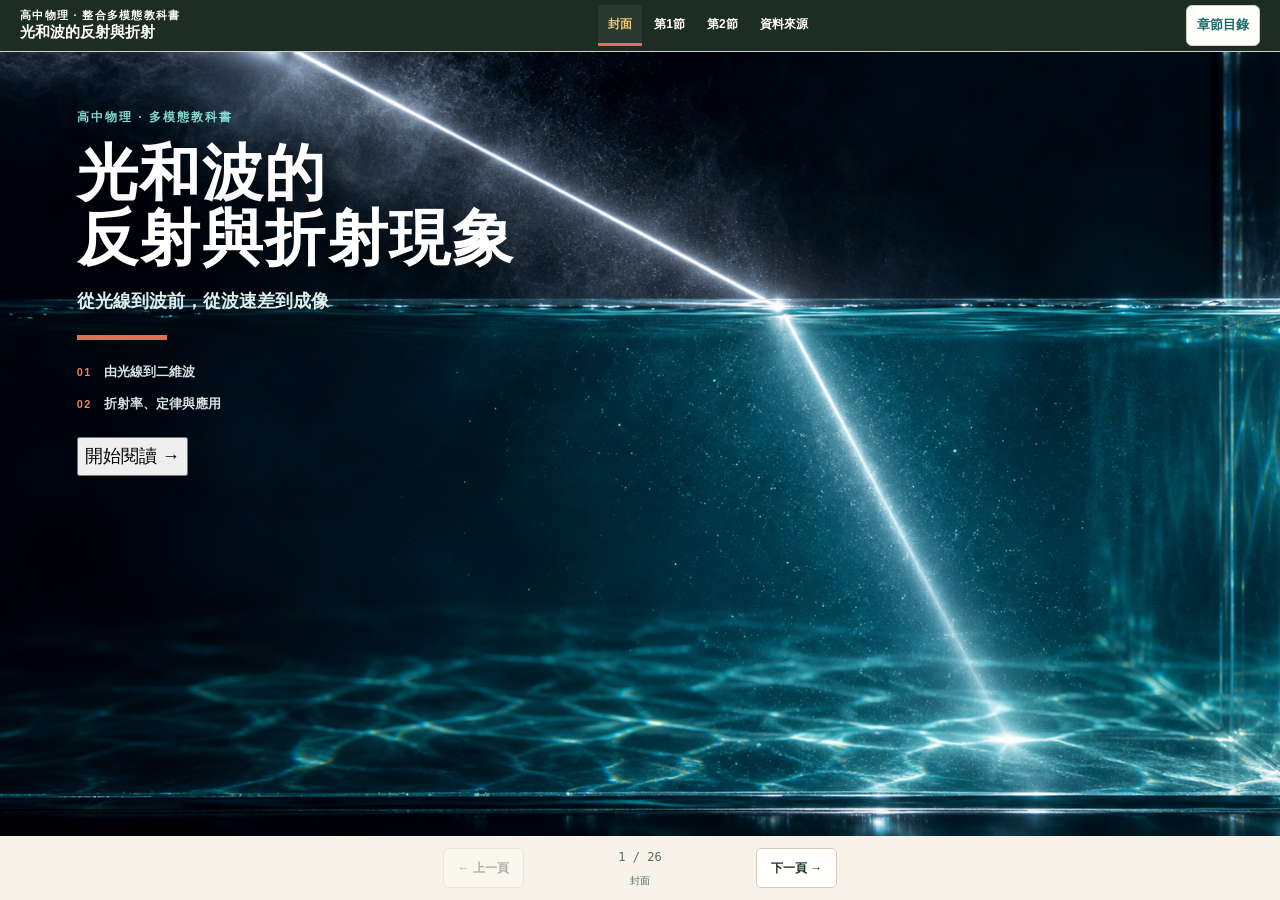
==== 網站/index.html @ c18515c2 "發布教學網站，個人01–10備課資料留在本機" ====
<!doctype html>
<html lang="zh-Hant"><head><meta charset="utf-8"><meta name="viewport" content="width=device-width,initial-scale=1"><title>光和波的反射與折射現象</title><link rel="stylesheet" href="assets/book-reference.css?v=forest-4"><link rel="stylesheet" href="assets/model-ui.css?v=forest-4"><link rel="stylesheet" href="assets/extension.css?v=forest-4"><link rel="stylesheet" href="assets/guided-layout.css?v=forest-4"><link rel="stylesheet" href="assets/screen-book.css?v=forest-4"><link rel="icon" href="[data-uri]"><link rel="stylesheet" href="assets/template-content.css?v=forest-4"><script src="assets/template-bridge.js?v=forest-4" defer></script></head><body data-mode="book"><script src="assets/data.js?v=forest-4"></script><script src="assets/photos.js?v=forest-4"></script><script src="assets/physics.js?v=forest-4"></script><script src="assets/reflection.js?v=forest-4"></script><script src="assets/simulations.js?v=forest-4"></script><script src="assets/lesson-layout.js?v=forest-4"></script><script src="assets/screen-book.js?v=forest-4"></script><script src="assets/app.js?v=forest-4"></script></body></html>
---- 網站/assets/book-reference.css ----
:root{
  --paper:#f6f2e9;--paper-2:#fffdf8;--ink:#18252b;--muted:#64736f;--navy:#0b1727;
  --teal:#167c78;--teal-soft:#dcefeb;--coral:#e16f50;--blue:#2b7fc1;--gold:#c98c2f;--line:#cbd8d3;
  --header:68px;--footer:58px
}
*{box-sizing:border-box}.sr-only{position:absolute!important;width:1px!important;height:1px!important;padding:0!important;margin:-1px!important;overflow:hidden!important;clip:rect(0,0,0,0)!important;white-space:nowrap!important;border:0!important}
html,body{margin:0;height:100%;overflow:hidden}
body{font-family:ui-sans-serif,system-ui,-apple-system,"PingFang TC","Microsoft JhengHei",sans-serif;background:var(--paper);color:var(--ink);font-size:17px;line-height:1.78}
button{font:inherit}.skip-link{position:fixed;top:-60px;left:12px;background:#fff;color:#000;padding:9px 13px;z-index:100}.skip-link:focus{top:8px}
.book-header{height:var(--header);display:grid;grid-template-columns:205px 1fr auto;align-items:center;background:var(--paper-2);border-bottom:1px solid var(--line);padding:0 22px;position:relative;z-index:10}.book-brand{line-height:1.15}.book-brand span{display:block;color:var(--teal);font-weight:850;font-size:.68rem;letter-spacing:.12em}.book-brand b{font-family:ui-serif,"Songti TC","Noto Serif TC",serif;font-size:.95rem}.page-tabs{display:flex;justify-content:center;gap:2px}.page-tabs button{border:0;background:transparent;padding:9px 12px;color:#63736f;font-weight:750;font-size:.78rem;border-bottom:3px solid transparent;cursor:pointer}.page-tabs button:hover{color:var(--teal)}.page-tabs button.is-active{color:var(--navy);border-color:var(--coral)}.header-actions{display:flex;gap:6px}.header-actions button{border:1px solid var(--line);background:#fff;border-radius:6px;padding:7px 9px;font-weight:760;font-size:.7rem;color:var(--ink)}
#book-main{height:calc(100% - var(--header) - var(--footer));overflow:hidden;position:relative}.book-page{height:100%;overflow:auto;padding:clamp(30px,4vw,58px) max(5vw,46px) 70px;position:relative;background:linear-gradient(90deg,#ffffff68 0,#ffffff18 52%,transparent 100%),var(--paper)}.book-page[hidden]{display:none}.book-page.is-active{animation:pageIn .3s ease}@keyframes pageIn{from{opacity:.3;transform:translateY(10px)}to{opacity:1;transform:none}}
.cover-placeholder:not([hidden]){display:block!important;background:#fff}.page-number{position:absolute;right:4.5vw;top:26px;font:800 clamp(4rem,9vw,9rem)/1 ui-serif,Georgia,serif;color:#0b17270a;pointer-events:none}
.chapter-head{max-width:1220px;margin:0 auto 30px;border-bottom:1px solid var(--line);padding-bottom:22px}.chapter-head.compact{margin-bottom:24px}.chapter-kicker{margin:0 0 8px;color:var(--teal);font-weight:900;font-size:.77rem;letter-spacing:.1em}.chapter-head h1{margin:0;font:800 clamp(2.25rem,4.3vw,4.5rem)/1.16 ui-serif,"Songti TC","Noto Serif TC",serif;color:var(--navy);letter-spacing:.01em}.chapter-head.compact h1{font-size:clamp(2rem,3.6vw,3.8rem)}.chapter-deck{font-family:ui-serif,"Songti TC","Noto Serif TC",serif;font-size:clamp(1rem,1.45vw,1.3rem);line-height:1.75;color:#53615e;max-width:940px;margin:18px 0 0}
.reading-grid{max-width:1420px;margin:auto;display:grid;grid-template-columns:minmax(410px,.78fr) minmax(580px,1.22fr);gap:clamp(34px,5vw,78px);align-items:start}.reading-grid.reverse{grid-template-columns:minmax(560px,1.15fr) minmax(410px,.85fr)}.prose-column{font-family:ui-serif,"Songti TC","Noto Serif TC",serif;max-width:760px}.prose-column h2{font-family:ui-sans-serif,system-ui,sans-serif;font-size:1.22rem;line-height:1.45;margin:1.6em 0 .6em;color:var(--navy)}.prose-column h2:first-child{margin-top:0}.prose-column h2 span{display:inline-grid;place-items:center;width:28px;height:28px;border-radius:50%;background:var(--teal);color:white;margin-right:8px;font-size:.75rem;vertical-align:2px}.prose-column p{margin:.75em 0;text-align:justify}.prose-column strong{color:#0b6864}.socratic-note{font-family:ui-sans-serif,system-ui,sans-serif;margin:24px 0;padding:13px 0 13px 17px;border-left:4px solid var(--teal);background:linear-gradient(90deg,var(--teal-soft),transparent 92%)}.socratic-note.coral{border-color:var(--coral);background:linear-gradient(90deg,#f8e5df,transparent 92%)}.socratic-note span{display:block;color:var(--teal);font-size:.7rem;font-weight:900;letter-spacing:.12em}.socratic-note.coral span{color:#a94d36}.socratic-note p{margin:3px 0 0;text-align:left;font-family:ui-serif,"Songti TC",serif;font-weight:700}
.multimodal-figure{margin:0;background:var(--paper-2);border-top:7px solid var(--navy);box-shadow:0 15px 40px #0b172710;position:sticky;top:0}.figure-label{background:var(--navy);color:#fff;padding:7px 14px;font-size:.72rem;font-weight:850;letter-spacing:.08em}.multimodal-figure>canvas{display:block;width:100%;height:auto;background:#edf4f1}.figure-controls{display:flex;flex-wrap:wrap;gap:5px;padding:9px 12px;background:#e8eeeb;border-top:1px solid var(--line)}.figure-controls button{border:1px solid #adc3bd;background:#fff;border-radius:5px;padding:6px 9px;color:var(--ink);font-weight:800;font-size:.7rem;cursor:pointer}.figure-controls button:hover,.figure-controls button:focus-visible{border-color:var(--teal);background:var(--teal-soft)}figcaption{padding:13px 16px 16px;color:#52635f;font-family:ui-serif,"Songti TC",serif;font-size:.78rem;line-height:1.65;border-top:1px solid var(--line)}figcaption b{color:var(--ink)}.page-summary,.scope-note{max-width:1420px;margin:35px auto 0;padding:17px 20px;border-top:2px solid var(--coral);border-bottom:1px solid var(--line);display:grid;grid-template-columns:210px 1fr;gap:22px;align-items:baseline;background:#fff9f2}.page-summary b,.scope-note b{font-family:ui-sans-serif,system-ui,sans-serif;color:#a75039}.page-summary p,.scope-note p{margin:0;font-family:ui-serif,"Songti TC",serif}
.comparison-figure{position:sticky;top:0}.comparison-figure canvas{max-height:66vh;object-fit:contain}.water-reading-layout{max-width:1420px;margin:auto;display:grid;grid-template-columns:minmax(410px,.8fr) minmax(610px,1.2fr);gap:clamp(32px,4.5vw,68px);align-items:start}.water-prose{max-width:none}.water-figure{position:sticky;top:0}.water-stage{height:min(44vh,490px);min-height:330px;position:relative;background:#06192a;overflow:hidden}.water-3d-host,.water-stage>canvas{position:absolute;inset:0;width:100%;height:100%}.water-3d-host canvas{display:block;width:100%!important;height:100%!important;background:#001133}.water-stage>canvas{object-fit:fill}.probe-canvas{height:145px!important;object-fit:fill}.water-controls button:nth-last-child(-n+2){border-color:#7facaa}.amplitude-readout{padding:10px 14px;background:#edf6f4;display:flex;align-items:baseline;gap:12px;border-top:1px solid var(--line);font-size:.78rem}.amplitude-readout b{color:var(--teal)}.scope-note{grid-template-columns:minmax(300px,.55fr) 1fr;background:#eef6f4;border-top-color:var(--teal)}.scope-note b{color:#0d625e}
.synthesis-strip{max-width:1340px;margin:0 auto 32px;display:grid;grid-template-columns:1fr 46px 1fr 46px 1fr;align-items:center}.synthesis-strip article{border-top:5px solid var(--teal);padding:17px 20px;background:#fff;min-height:140px}.synthesis-strip span{display:block;color:var(--coral);font-weight:850;font-size:.72rem}.synthesis-strip b{display:block;font:800 1.1rem/1.4 ui-serif,"Songti TC",serif;margin:5px 0}.synthesis-strip p{margin:0;color:var(--muted);font-size:.82rem}.synthesis-strip i{text-align:center;color:var(--coral);font-style:normal;font-size:1.8rem}.closing-grid{max-width:1420px;margin:auto;display:grid;grid-template-columns:minmax(380px,.72fr) minmax(580px,1.28fr);gap:clamp(34px,5vw,72px)}.closing-prose{font-family:ui-serif,"Songti TC",serif}.closing-prose h2{font:800 1.5rem/1.4 ui-sans-serif,system-ui,sans-serif;color:var(--navy)}.closing-prose dl{margin:0}.closing-prose dl div{border-top:1px solid var(--line);padding:12px 0}.closing-prose dt{font-weight:900;color:var(--teal)}.closing-prose dd{margin:4px 0 0;color:#465955}.closing-paragraph{border-top:2px solid var(--coral);padding-top:16px}
.page4-interference-map{max-width:1340px;margin:0 auto 32px}.map-intro{margin:0 0 10px;color:var(--teal);font-weight:900;font-size:.8rem;letter-spacing:.04em}.map-pair{display:grid;grid-template-columns:1fr 1fr;gap:16px}.map-pair article{background:#fff;border:1px solid var(--line);border-top:7px solid;padding:17px 21px}.map-constructive{border-top-color:var(--teal)!important}.map-destructive{border-top-color:var(--coral)!important}.map-pair span{display:block;color:var(--muted);font-weight:900;font-size:.72rem;letter-spacing:.08em}.map-pair h2{margin:4px 0;font:850 1.08rem/1.35 ui-sans-serif,system-ui,sans-serif}.map-pair strong{display:block;font:900 1.45rem/1.3 ui-serif,"Songti TC",serif;color:var(--navy)}.map-pair p{margin:5px 0 0;font-family:ui-serif,"Songti TC",serif}.map-constructive p{color:#0c6662}.map-destructive p{color:#a94f3a}.map-to-lines{margin-top:10px;background:var(--navy);color:#fff;padding:14px 18px;text-align:center}.map-key-terms{display:flex;justify-content:center;align-items:center;gap:18px;font:900 1.22rem/1.35 ui-sans-serif,system-ui,sans-serif}.map-key-terms span{color:#fff;opacity:.72}.map-key-constructive{color:#8bd2ca}.map-key-destructive{color:#ff9a83}.map-to-lines p{margin:6px 0 0;color:#dcefeb;font:500 .74rem/1.45 ui-serif,"Songti TC",serif}.book-energy-boundary{margin:9px 0 0;background:#fff7e8;border-left:5px solid var(--gold);padding:9px 13px;color:#594b32;font-size:.78rem}.book-energy-boundary b{color:#8c6015}
.exam-box{background:#fff;border-top:7px solid var(--navy);box-shadow:0 15px 40px #0b172710}.exam-head{padding:17px 22px;background:var(--navy);color:#fff;display:grid;grid-template-columns:1fr auto;position:relative}.exam-head p{grid-column:1/-1;margin:0;color:#8bd2ca;font-size:.7rem;font-weight:850;letter-spacing:.1em}.exam-head h2{margin:2px 0 0;font:800 1.6rem/1.2 ui-serif,"Songti TC",serif}.exam-head span{align-self:end;font-size:.72rem}.exam-box form{padding:5px 22px 22px}.exam-box fieldset{border:0;border-bottom:1px solid var(--line);padding:18px 0;margin:0}.exam-box legend{font-family:ui-serif,"Songti TC",serif;font-weight:800;line-height:1.6;padding:0}.exam-box legend b{display:inline-grid;place-items:center;width:28px;height:28px;border-radius:50%;background:var(--coral);color:#fff;font-family:ui-sans-serif,system-ui,sans-serif;margin-right:6px}.exam-box label{display:block;padding:7px 9px;margin:3px 0;border-radius:5px;font-size:.82rem;line-height:1.45;cursor:pointer}.exam-box label:hover{background:#f2f6f4}.exam-box input{accent-color:var(--teal);margin-right:8px}.answer-panel{display:none;margin-top:9px;padding:10px 12px;background:#eef6f4;border-left:4px solid var(--teal);font-size:.78rem}.answer-panel.is-visible{display:block}.answer-panel.is-wrong{background:#fff1ec;border-color:var(--coral)}.check-answers{margin-top:15px;border:0;background:var(--teal);color:#fff;border-radius:6px;padding:9px 16px;font-weight:850;cursor:pointer}
.book-footer{height:var(--footer);background:var(--paper-2);border-top:1px solid var(--line);display:grid;grid-template-columns:auto minmax(240px,450px) auto;justify-content:center;align-items:center;gap:22px;padding:8px 20px}.book-footer button{border:1px solid var(--line);background:#fff;border-radius:5px;padding:6px 12px;font-weight:800;color:var(--ink)}.book-footer button:disabled{opacity:.35}.book-footer>div{display:flex;align-items:center;gap:12px}.book-footer span{min-width:84px;text-align:right;font-size:.72rem;color:var(--muted);font-weight:750}.book-footer i{display:block;width:100%;height:4px;background:#dce5e1;overflow:hidden}.book-footer i b{display:block;height:100%;width:20%;background:var(--coral);transition:width .25s ease}
@media(max-width:1120px){.book-header{grid-template-columns:170px 1fr}.header-actions{display:none}.reading-grid,.reading-grid.reverse,.water-reading-layout,.closing-grid{grid-template-columns:1fr}.multimodal-figure,.comparison-figure,.water-figure{position:relative}.prose-column{max-width:none}.page-tabs button{padding-left:7px;padding-right:7px}.page-tabs button{font-size:0}.page-tabs button:before{content:attr(data-page-go);font-size:.75rem}.synthesis-strip{grid-template-columns:1fr}.synthesis-strip i{transform:rotate(90deg)}.water-stage{height:430px}}
@media(max-width:700px){:root{--header:58px;--footer:52px}.book-header{grid-template-columns:1fr auto;padding:0 12px}.page-tabs{justify-content:flex-end}.page-tabs button{padding:8px}.book-page{padding:26px 18px 58px}.chapter-head h1,.chapter-head.compact h1{font-size:2.25rem}.chapter-deck{font-size:1rem}.reading-grid,.water-reading-layout{display:block}.multimodal-figure{margin:24px 0}.page-summary,.scope-note{grid-template-columns:1fr;gap:4px}.water-stage{height:310px;min-height:260px}.probe-canvas{height:115px!important}.book-footer{grid-template-columns:auto 1fr auto;gap:8px;padding:7px 10px}.book-footer span{display:none}.book-footer>div{gap:0}.closing-grid{display:block}.exam-box{margin-top:28px}.map-pair{grid-template-columns:1fr}.map-key-terms{flex-direction:column;gap:2px}.map-key-terms span{display:none}}
@media(prefers-reduced-motion:reduce){*,*:before,*:after{animation:none!important;transition:none!important}}
@media print{
  @page{size:A4 portrait;margin:12mm}
  html,body{height:auto;overflow:visible;background:#fff;font-size:9pt}.book-header,.book-footer{display:none!important}#book-main{height:auto;overflow:visible}.book-page,.book-page[hidden]{display:block!important;height:auto;overflow:visible;padding:8mm 5mm 12mm;background:#fff;break-after:page}.cover-placeholder{min-height:260mm}.page-number{top:5mm}.chapter-head h1,.chapter-head.compact h1{font-size:25pt}.chapter-deck{font-size:11pt}.reading-grid,.reading-grid.reverse,.water-reading-layout,.closing-grid{display:grid;grid-template-columns:1fr 1fr;gap:8mm}.multimodal-figure,.comparison-figure,.water-figure{position:relative;box-shadow:none;break-inside:avoid}.water-stage{height:75mm;min-height:0}.probe-canvas{height:30mm!important}.figure-controls,.header-actions{display:none}.socratic-note,.page-summary,.scope-note,.synthesis-strip,.page4-interference-map,.exam-box{break-inside:avoid}.synthesis-strip{grid-template-columns:1fr 7mm 1fr 7mm 1fr}.answer-panel{display:block!important}.check-answers{display:none}
}


    :root{--paper:#f6f2e9;--paper-2:#fffdf8;--ink:#18252b;--muted:#64736f;--navy:#0b1727;--teal:#167c78;--teal-soft:#dcefeb;--coral:#e16f50;--blue:#2b7fc1;--gold:#c98c2f;--line:#cbd8d3;--header:68px;--footer:58px}
    *{box-sizing:border-box}.sr-only{position:absolute!important;width:1px!important;height:1px!important;padding:0!important;margin:-1px!important;overflow:hidden!important;clip:rect(0,0,0,0)!important;white-space:nowrap!important;border:0!important}html,body{margin:0;height:100%;overflow:hidden}body{font-family:ui-sans-serif,system-ui,-apple-system,"PingFang TC","Microsoft JhengHei",sans-serif;background:var(--paper);color:var(--ink);font-size:17px;line-height:1.78}button{font:inherit}.skip-link{position:fixed;top:-60px;left:12px;background:#fff;color:#000;padding:9px 13px;z-index:100}.skip-link:focus{top:8px}
    .book-header{height:var(--header);display:grid;grid-template-columns:205px 1fr auto;align-items:center;background:var(--paper-2);border-bottom:1px solid var(--line);padding:0 22px;position:relative;z-index:10}.book-brand{line-height:1.15}.book-brand span{display:block;color:var(--teal);font-weight:850;font-size:.68rem;letter-spacing:.12em}.book-brand b{font-family:ui-serif,"Songti TC","Noto Serif TC",serif;font-size:.95rem}.page-tabs{display:flex;justify-content:center;gap:2px}.page-tabs button{border:0;background:transparent;padding:9px 12px;color:#63736f;font-weight:750;font-size:.78rem;border-bottom:3px solid transparent;cursor:pointer}.page-tabs button:hover{color:var(--teal)}.page-tabs button.is-active{color:var(--navy);border-color:var(--coral)}.header-actions{display:flex;gap:6px}.header-actions button{border:1px solid var(--line);background:#fff;border-radius:6px;padding:7px 9px;font-weight:760;font-size:.7rem;color:var(--ink)}
    #book-main{height:calc(100% - var(--header) - var(--footer));overflow:hidden;position:relative}.book-page{height:100%;overflow:auto;padding:clamp(30px,4vw,58px) max(5vw,46px) 70px;position:relative;background:linear-gradient(90deg,#ffffff68 0,#ffffff18 52%,transparent 100%),var(--paper)}.book-page[hidden]{display:none}.book-page.is-active{animation:pageIn .3s ease}@keyframes pageIn{from{opacity:.3;transform:translateY(10px)}to{opacity:1;transform:none}}.cover-placeholder:not([hidden]){display:block!important;background:#fff}.page-number{position:absolute;right:4.5vw;top:26px;font:800 clamp(4rem,9vw,9rem)/1 ui-serif,Georgia,serif;color:#0b17270a;pointer-events:none}
    .chapter-head{max-width:1220px;margin:0 auto 30px;border-bottom:1px solid var(--line);padding-bottom:22px}.chapter-head.compact{margin-bottom:24px}.chapter-kicker{margin:0 0 8px;color:var(--teal);font-weight:900;font-size:.77rem;letter-spacing:.1em}.chapter-head h1{margin:0;font:800 clamp(2.25rem,4.3vw,4.5rem)/1.16 ui-serif,"Songti TC","Noto Serif TC",serif;color:var(--navy);letter-spacing:.01em}.chapter-head.compact h1{font-size:clamp(2rem,3.6vw,3.8rem)}.chapter-deck{font-family:ui-serif,"Songti TC","Noto Serif TC",serif;font-size:clamp(1rem,1.45vw,1.3rem);line-height:1.75;color:#53615e;max-width:980px;margin:18px 0 0}
    .reading-grid{max-width:1420px;margin:auto;display:grid;grid-template-columns:minmax(420px,.82fr) minmax(560px,1.18fr);gap:clamp(34px,5vw,72px);align-items:start}.reading-grid.reverse{grid-template-columns:minmax(570px,1.15fr) minmax(420px,.85fr)}.prose-column{font-family:ui-serif,"Songti TC","Noto Serif TC",serif;max-width:780px}.prose-column h2{font-family:ui-sans-serif,system-ui,sans-serif;font-size:1.22rem;line-height:1.45;margin:1.6em 0 .6em;color:var(--navy)}.prose-column h2:first-child{margin-top:0}.prose-column h2 span{display:inline-grid;place-items:center;width:28px;height:28px;border-radius:50%;background:var(--teal);color:white;margin-right:8px;font-size:.75rem;vertical-align:2px}.prose-column p{margin:.75em 0;text-align:justify}.prose-column strong{color:#0b6864}.term{color:#b64d37;font-weight:900}.socratic-note{font-family:ui-sans-serif,system-ui,sans-serif;margin:24px 0;padding:13px 0 13px 17px;border-left:4px solid var(--teal);background:linear-gradient(90deg,var(--teal-soft),transparent 92%)}.socratic-note.coral{border-color:var(--coral);background:linear-gradient(90deg,#f8e5df,transparent 92%)}.socratic-note span{display:block;color:var(--teal);font-size:.7rem;font-weight:900;letter-spacing:.12em}.socratic-note.coral span{color:#a94d36}.socratic-note p{margin:3px 0 0;text-align:left;font-family:ui-serif,"Songti TC",serif;font-weight:700}
    .multimodal-figure{margin:0;background:var(--paper-2);border-top:7px solid var(--navy);box-shadow:0 15px 40px #0b172710;position:sticky;top:0}.figure-label{background:var(--navy);color:#fff;padding:7px 14px;font-size:.72rem;font-weight:850;letter-spacing:.08em}.multimodal-figure>canvas{display:block;width:100%;height:auto;background:#edf4f1}.figure-controls{display:flex;flex-wrap:wrap;gap:5px;padding:9px 12px;background:#e8eeeb;border-top:1px solid var(--line)}.figure-controls button{border:1px solid #adc3bd;background:#fff;border-radius:5px;padding:6px 9px;color:var(--ink);font-weight:800;font-size:.7rem;cursor:pointer}.figure-controls button:hover,.figure-controls button:focus-visible{border-color:var(--teal);background:var(--teal-soft)}figcaption{padding:13px 16px 16px;color:#52635f;font-family:ui-serif,"Songti TC",serif;font-size:.78rem;line-height:1.65;border-top:1px solid var(--line)}figcaption b{color:var(--ink)}figcaption a,.sources a{color:#0d6d67}.page-summary{max-width:1420px;margin:35px auto 0;padding:17px 20px;border-top:2px solid var(--coral);border-bottom:1px solid var(--line);display:grid;grid-template-columns:210px 1fr;gap:22px;align-items:baseline;background:#fff9f2}.page-summary b{font-family:ui-sans-serif,system-ui,sans-serif;color:#a75039}.page-summary p{margin:0;font-family:ui-serif,"Songti TC",serif}
    .real-setup-figure{position:relative}.real-photo-grid{display:grid;grid-template-columns:1.3fr .7fr;gap:8px;padding:10px;background:#fff}.real-photo-grid figure{margin:0;border:1px solid var(--line);background:#f0f1ed}.real-photo-grid img{display:block;width:100%;height:min(28vh,260px);object-fit:cover}.real-photo-grid figure:last-child img{object-position:center}.real-photo-grid figcaption{padding:7px 9px;font-size:.65rem}.apparatus-order{margin:0 12px 8px;padding:9px 12px;text-align:center;background:var(--teal-soft);color:#0d625e;font-weight:900;font-size:.84rem}.parameter-row{display:flex;flex-wrap:wrap;gap:6px;padding:0 12px 10px}.parameter-row span{border:1px solid #b6cbc5;background:#fff;padding:4px 8px;border-radius:3px;color:#355c56;font-size:.68rem;font-weight:850}.setup-position-figure{max-width:1160px;margin:30px auto 0;position:relative}.setup-position-figure>img{display:block;width:100%;height:auto;background:#f7faf8}.safety-note{margin:18px 0;padding:10px 13px;background:#fff5e5;border-left:5px solid var(--gold);color:#5f4b2b;font-family:ui-sans-serif,system-ui,sans-serif;font-size:.82rem}.safety-note b{color:#845b19}
    .red-photo img{display:block;width:100%;height:min(45vh,430px);object-fit:cover;object-position:center 56%;background:#17201f}.observation-list{margin:16px 0;padding:0;list-style:none}.observation-list li{position:relative;padding:8px 8px 8px 31px;border-bottom:1px solid var(--line);font-family:ui-serif,"Songti TC",serif}.observation-list li:before{content:"";position:absolute;left:8px;top:19px;width:9px;height:9px;border-radius:50%;background:var(--coral)}
    .concept-figure-stack{display:grid;gap:18px}.concept-figure-stack .multimodal-figure{position:relative}.concept-figure-stack canvas{max-height:42vh;object-fit:contain}.definition-pair{display:grid;grid-template-columns:1fr 1fr;gap:12px;margin:21px 0}.definition-pair article{padding:14px 16px;background:#fff;border:1px solid var(--line);border-top:6px solid var(--teal)}.definition-pair article:last-child{border-top-color:var(--coral)}.definition-pair h3{margin:0;font:900 1.08rem/1.4 ui-sans-serif,system-ui,sans-serif;color:var(--navy)}.definition-pair p{margin:6px 0 0;font-family:ui-serif,"Songti TC",serif;text-align:justify}.model-note{padding:12px 15px;background:#eaf2f8;border-left:5px solid #4a83aa;font-family:ui-serif,"Songti TC",serif;font-size:.87rem}.model-note b{color:#315f7d}
    .compare-table{width:100%;border-collapse:collapse;margin:0 0 22px;font-family:ui-serif,"Songti TC",serif;font-size:.89rem}.compare-table th,.compare-table td{border:1px solid var(--line);padding:9px 12px;text-align:left;vertical-align:top}.compare-table th{background:var(--navy);color:#fff;font-family:ui-sans-serif,system-ui,sans-serif}.compare-table td:first-child{background:var(--teal-soft);color:#0d625e;font-weight:900}.closing-grid{max-width:1420px;margin:auto;display:grid;grid-template-columns:minmax(410px,.74fr) minmax(600px,1.26fr);gap:clamp(34px,5vw,72px)}.closing-prose{font-family:ui-serif,"Songti TC",serif}.closing-prose h2{font:800 1.35rem/1.45 ui-sans-serif,system-ui,sans-serif;color:var(--navy);margin:1.4em 0 .55em}.closing-prose h2:first-child{margin-top:0}.closing-paragraph{border-top:2px solid var(--coral);padding-top:16px}.exam-box{background:#fff;border-top:7px solid var(--navy);box-shadow:0 15px 40px #0b172710}.exam-head{padding:17px 22px;background:var(--navy);color:#fff;display:grid;grid-template-columns:1fr auto;position:relative}.exam-head p{grid-column:1/-1;margin:0;color:#8bd2ca;font-size:.7rem;font-weight:850;letter-spacing:.1em}.exam-head h2{margin:2px 0 0;font:800 1.6rem/1.2 ui-serif,"Songti TC",serif}.exam-head span{align-self:end;font-size:.72rem}.exam-box form{padding:5px 22px 18px}.exam-box fieldset{border:0;border-bottom:1px solid var(--line);padding:17px 0;margin:0}.exam-box legend{font-family:ui-serif,"Songti TC",serif;font-weight:800;line-height:1.6;padding:0}.exam-box legend b{display:inline-grid;place-items:center;width:28px;height:28px;border-radius:50%;background:var(--coral);color:#fff;font-family:ui-sans-serif,system-ui,sans-serif;margin-right:6px}.exam-box label{display:block;padding:7px 9px;margin:3px 0;border-radius:5px;font-size:.82rem;line-height:1.45;cursor:pointer}.exam-box label:hover{background:#f2f6f4}.exam-box input{accent-color:var(--teal);margin-right:8px}.answer-panel{display:none;margin-top:9px;padding:10px 12px;background:#eef6f4;border-left:4px solid var(--teal);font-size:.78rem}.answer-panel.is-visible{display:block}.answer-panel.is-wrong{background:#fff1ec;border-color:var(--coral)}.check-answers{margin-top:15px;border:0;background:var(--teal);color:#fff;border-radius:6px;padding:9px 16px;font-weight:850;cursor:pointer}.sources{max-width:1420px;margin:25px auto 0;padding-top:11px;border-top:1px solid var(--line);font-size:.68rem;color:#64736f}.sources h2{margin:0 0 5px;font-size:.83rem;color:var(--ink)}.sources li{margin:.35em 0}.book-footer{height:var(--footer);background:var(--paper-2);border-top:1px solid var(--line);display:grid;grid-template-columns:auto minmax(240px,450px) auto;justify-content:center;align-items:center;gap:22px;padding:8px 20px}.book-footer button{border:1px solid var(--line);background:#fff;border-radius:5px;padding:6px 12px;font-weight:800;color:var(--ink)}.book-footer button:disabled{opacity:.35}.book-footer>div{display:flex;align-items:center;gap:12px}.book-footer span{min-width:84px;text-align:right;font-size:.72rem;color:var(--muted);font-weight:750}.book-footer i{display:block;width:100%;height:4px;background:#dce5e1;overflow:hidden}.book-footer i b{display:block;height:100%;width:20%;background:var(--coral);transition:width .25s ease}
    @media(max-width:1120px){.book-header{grid-template-columns:170px 1fr}.header-actions{display:none}.reading-grid,.reading-grid.reverse,.closing-grid{grid-template-columns:1fr}.multimodal-figure{position:relative}.prose-column{max-width:none}.page-tabs button{padding-left:7px;padding-right:7px;font-size:0}.page-tabs button:before{content:attr(data-page-go);font-size:.75rem}.real-photo-grid img{height:260px}}
    @media(max-width:700px){:root{--header:58px;--footer:52px}.book-header{grid-template-columns:1fr auto;padding:0 12px}.page-tabs{justify-content:flex-end}.page-tabs button{padding:8px}.book-page{padding:26px 18px 58px}.chapter-head h1,.chapter-head.compact h1{font-size:2.25rem}.chapter-deck{font-size:1rem}.reading-grid{display:block}.multimodal-figure{margin:24px 0}.page-summary{grid-template-columns:1fr;gap:4px}.real-photo-grid,.definition-pair{grid-template-columns:1fr}.real-photo-grid img{height:auto;max-height:300px}.book-footer{grid-template-columns:auto 1fr auto;gap:8px;padding:7px 10px}.book-footer span{display:none}.book-footer>div{gap:0}.closing-grid{display:block}.exam-box{margin-top:28px}}
    @media(prefers-reduced-motion:reduce){*,*:before,*:after{animation:none!important;transition:none!important}}
    @media print{@page{size:A4 portrait;margin:12mm}html,body{height:auto;overflow:visible;background:#fff;font-size:9pt}.book-header,.book-footer{display:none!important}#book-main{height:auto;overflow:visible}.book-page,.book-page[hidden]{display:block!important;height:auto;overflow:visible;padding:8mm 5mm 12mm;background:#fff;break-after:page}.cover-placeholder{min-height:260mm}.page-number{top:5mm}.chapter-head h1,.chapter-head.compact h1{font-size:25pt}.chapter-deck{font-size:11pt}.reading-grid,.reading-grid.reverse,.closing-grid{display:grid;grid-template-columns:1fr 1fr;gap:8mm}.multimodal-figure{position:relative;box-shadow:none;break-inside:avoid}.figure-controls,.header-actions{display:none}.socratic-note,.page-summary,.definition-pair,.exam-box,.real-photo-grid{break-inside:avoid}.answer-panel{display:block!important}.check-answers{display:none}}
  

    :root{--paper:#f6f2e9;--paper-2:#fffdf8;--ink:#18252b;--muted:#64736f;--navy:#0b1727;--teal:#167c78;--teal-soft:#dcefeb;--coral:#e16f50;--blue:#2b7fc1;--gold:#c98c2f;--line:#cbd8d3;--header:68px;--footer:58px}
    *{box-sizing:border-box}.sr-only{position:absolute!important;width:1px!important;height:1px!important;padding:0!important;margin:-1px!important;overflow:hidden!important;clip:rect(0,0,0,0)!important;white-space:nowrap!important;border:0!important}html,body{margin:0;height:100%;overflow:hidden}body{font-family:ui-sans-serif,system-ui,-apple-system,"PingFang TC","Microsoft JhengHei",sans-serif;background:var(--paper);color:var(--ink);font-size:17px;line-height:1.78}button{font:inherit}.skip-link{position:fixed;top:-60px;left:12px;background:#fff;color:#000;padding:9px 13px;z-index:100}.skip-link:focus{top:8px}
    .book-header{height:var(--header);display:grid;grid-template-columns:205px 1fr auto;align-items:center;background:var(--paper-2);border-bottom:1px solid var(--line);padding:0 22px;position:relative;z-index:10}.book-brand{line-height:1.15}.book-brand span{display:block;color:var(--teal);font-weight:850;font-size:.68rem;letter-spacing:.12em}.book-brand b{font-family:ui-serif,"Songti TC","Noto Serif TC",serif;font-size:.95rem}.page-tabs{display:flex;justify-content:center;gap:2px}.page-tabs button{border:0;background:transparent;padding:9px 12px;color:#63736f;font-weight:750;font-size:.78rem;border-bottom:3px solid transparent;cursor:pointer}.page-tabs button:hover{color:var(--teal)}.page-tabs button.is-active{color:var(--navy);border-color:var(--coral)}.header-actions{display:flex;gap:6px}.header-actions button{border:1px solid var(--line);background:#fff;border-radius:6px;padding:7px 9px;font-weight:760;font-size:.7rem;color:var(--ink)}
    #book-main{height:calc(100% - var(--header) - var(--footer));overflow:hidden;position:relative}.book-page{height:100%;overflow:auto;padding:clamp(30px,4vw,58px) max(5vw,46px) 70px;position:relative;background:linear-gradient(90deg,#ffffff68 0,#ffffff18 52%,transparent 100%),var(--paper)}.book-page[hidden]{display:none}.book-page.is-active{animation:pageIn .3s ease}@keyframes pageIn{from{opacity:.3;transform:translateY(10px)}to{opacity:1;transform:none}}.cover-placeholder:not([hidden]){display:block!important;background:#fff}.page-number{position:absolute;right:4.5vw;top:26px;font:800 clamp(4rem,9vw,9rem)/1 ui-serif,Georgia,serif;color:#0b17270a;pointer-events:none}
    .chapter-head{max-width:1220px;margin:0 auto 30px;border-bottom:1px solid var(--line);padding-bottom:22px}.chapter-head.compact{margin-bottom:24px}.chapter-kicker{margin:0 0 8px;color:var(--teal);font-weight:900;font-size:.77rem;letter-spacing:.1em}.chapter-head h1{margin:0;font:800 clamp(2.25rem,4.3vw,4.5rem)/1.16 ui-serif,"Songti TC","Noto Serif TC",serif;color:var(--navy);letter-spacing:.01em}.chapter-head.compact h1{font-size:clamp(2rem,3.6vw,3.8rem)}.chapter-deck{font-family:ui-serif,"Songti TC","Noto Serif TC",serif;font-size:clamp(1rem,1.45vw,1.3rem);line-height:1.75;color:#53615e;max-width:1040px;margin:18px 0 0}
    .reading-grid{max-width:1420px;margin:auto;display:grid;grid-template-columns:minmax(420px,.82fr) minmax(560px,1.18fr);gap:clamp(34px,5vw,72px);align-items:start}.reading-grid.reverse{grid-template-columns:minmax(570px,1.15fr) minmax(420px,.85fr)}.prose-column{font-family:ui-serif,"Songti TC","Noto Serif TC",serif;max-width:790px}.prose-column h2{font-family:ui-sans-serif,system-ui,sans-serif;font-size:1.22rem;line-height:1.45;margin:1.6em 0 .6em;color:var(--navy)}.prose-column h2:first-child{margin-top:0}.prose-column h2 span{display:inline-grid;place-items:center;width:28px;height:28px;border-radius:50%;background:var(--teal);color:white;margin-right:8px;font-size:.75rem;vertical-align:2px}.prose-column p{margin:.75em 0;text-align:justify}.prose-column strong{color:#0b6864}.term{color:#b64d37;font-weight:900}.socratic-note{font-family:ui-sans-serif,system-ui,sans-serif;margin:24px 0;padding:13px 0 13px 17px;border-left:4px solid var(--teal);background:linear-gradient(90deg,var(--teal-soft),transparent 92%)}.socratic-note.coral{border-color:var(--coral);background:linear-gradient(90deg,#f8e5df,transparent 92%)}.socratic-note span{display:block;color:var(--teal);font-size:.7rem;font-weight:900;letter-spacing:.12em}.socratic-note.coral span{color:#a94d36}.socratic-note p{margin:3px 0 0;text-align:left;font-family:ui-serif,"Songti TC",serif;font-weight:700}
    .multimodal-figure{margin:0;background:var(--paper-2);border-top:7px solid var(--navy);box-shadow:0 15px 40px #0b172710;position:sticky;top:0}.figure-label{background:var(--navy);color:#fff;padding:7px 14px;font-size:.72rem;font-weight:850;letter-spacing:.08em}.multimodal-figure>canvas{display:block;width:100%;height:auto;background:#edf4f1}.figure-controls{display:flex;flex-wrap:wrap;gap:5px;padding:9px 12px;background:#e8eeeb;border-top:1px solid var(--line)}.figure-controls button{border:1px solid #adc3bd;background:#fff;border-radius:5px;padding:6px 9px;color:var(--ink);font-weight:800;font-size:.7rem;cursor:pointer}.figure-controls button:hover,.figure-controls button:focus-visible{border-color:var(--teal);background:var(--teal-soft)}.figure-controls button.is-active{background:var(--teal);border-color:var(--teal);color:#fff}figcaption{padding:13px 16px 16px;color:#52635f;font-family:ui-serif,"Songti TC",serif;font-size:.78rem;line-height:1.65;border-top:1px solid var(--line)}figcaption b{color:var(--ink)}figcaption a,.sources a{color:#0d6d67}
    .real-photo-grid{display:grid;grid-template-columns:1.28fr .72fr;gap:8px;padding:10px;background:#fff}.real-photo-grid figure{margin:0;border:1px solid var(--line);background:#f0f1ed}.real-photo-grid img{display:block;width:100%;height:min(29vh,270px);object-fit:cover}.real-photo-grid figure:last-child img{object-fit:contain;background:#f3f2ed}.real-photo-grid figcaption{padding:7px 9px;font-size:.65rem}.apparatus-order{margin:0 12px 8px;padding:9px 12px;text-align:center;background:var(--teal-soft);color:#0d625e;font-weight:900;font-size:.84rem}.parameter-row{display:flex;flex-wrap:wrap;gap:6px;padding:0 12px 10px}.parameter-row span{border:1px solid #b6cbc5;background:#fff;padding:4px 8px;border-radius:3px;color:#355c56;font-size:.68rem;font-weight:850}.setup-position-figure{max-width:1160px;margin:30px auto 0;position:relative}.setup-position-figure>img{display:block;width:100%;height:auto;background:#f7faf8}.safety-note{margin:18px 0;padding:10px 13px;background:#fff5e5;border-left:5px solid var(--gold);color:#5f4b2b;font-family:ui-sans-serif,system-ui,sans-serif;font-size:.82rem}.safety-note b{color:#845b19}
    .diffraction-photo img{display:block;width:100%;height:min(39vh,360px);object-fit:contain;background:#06100f}.observation-list{margin:16px 0;padding:0;list-style:none}.observation-list li{position:relative;padding:8px 8px 8px 31px;border-bottom:1px solid var(--line);font-family:ui-serif,"Songti TC",serif}.observation-list li:before{content:"";position:absolute;left:8px;top:19px;width:9px;height:9px;border-radius:50%;background:var(--coral)}.model-note{padding:12px 15px;background:#eaf2f8;border-left:5px solid #4a83aa;font-family:ui-serif,"Songti TC",serif;font-size:.87rem}.model-note b{color:#315f7d}
    .concept-figure-stack{display:grid;gap:18px}.concept-figure-stack .multimodal-figure{position:relative}.concept-figure-stack canvas{max-height:44vh;object-fit:contain}.definition-pair{display:grid;grid-template-columns:1fr 1fr;gap:12px;margin:21px 0}.definition-pair article{padding:14px 16px;background:#fff;border:1px solid var(--line);border-top:6px solid var(--teal)}.definition-pair article:last-child{border-top-color:var(--coral)}.definition-pair h3{margin:0;font:900 1.08rem/1.4 ui-sans-serif,system-ui,sans-serif;color:var(--navy)}.definition-pair p{margin:6px 0 0;font-family:ui-serif,"Songti TC",serif;text-align:justify}.compare-table{width:100%;border-collapse:collapse;margin:0 0 22px;font-family:ui-serif,"Songti TC",serif;font-size:.89rem}.compare-table th,.compare-table td{border:1px solid var(--line);padding:9px 12px;text-align:left;vertical-align:top}.compare-table th{background:var(--navy);color:#fff;font-family:ui-sans-serif,system-ui,sans-serif}.compare-table td:first-child{background:var(--teal-soft);color:#0d625e;font-weight:900}
    .film-section{max-width:1420px;margin:auto;display:grid;grid-template-columns:minmax(430px,.82fr) minmax(600px,1.18fr);gap:clamp(34px,5vw,72px);align-items:start}.film-figure{position:relative}.film-photo-pair{display:grid;grid-template-columns:1fr 1fr;gap:8px;padding:10px;background:#fff}.film-photo-pair figure{margin:0}.film-photo-pair img{display:block;width:100%;height:min(24vh,230px);object-fit:cover}.film-photo-pair figcaption{font-size:.64rem;padding:7px 8px}.film-canvas{margin-top:16px;position:relative}.film-canvas canvas{max-height:37vh;object-fit:contain}.world-intro{max-width:1420px;margin:38px auto 16px;padding-top:20px;border-top:1px solid var(--line);display:grid;grid-template-columns:1fr 1.2fr;gap:30px;align-items:end}.world-intro h2{margin:0;font:850 clamp(1.7rem,2.8vw,2.8rem)/1.25 ui-serif,"Songti TC",serif;color:var(--navy)}.world-intro p{margin:0;font-family:ui-serif,"Songti TC",serif;color:#53645f}.photo-gallery{max-width:1420px;margin:auto;display:grid;grid-template-columns:repeat(4,1fr);gap:16px;align-items:stretch}.life-card{margin:0;background:#fff;border:1px solid var(--line);box-shadow:0 9px 24px #0b17270d;cursor:zoom-in;display:grid;grid-template-rows:220px 1fr}.life-card img{display:block;width:100%;height:220px;object-fit:cover}.life-card figcaption{padding:10px 12px;font-size:.65rem;line-height:1.42}.life-card em{display:block;color:#b24e38;font:850 .63rem/1.4 ui-sans-serif,system-ui,sans-serif;font-style:normal}.closing-grid{max-width:1420px;margin:38px auto 0;display:grid;grid-template-columns:minmax(430px,.78fr) minmax(600px,1.22fr);gap:clamp(34px,5vw,72px)}.closing-prose{font-family:ui-serif,"Songti TC",serif}.closing-prose h2{font:800 1.35rem/1.45 ui-sans-serif,system-ui,sans-serif;color:var(--navy);margin:1.4em 0 .55em}.closing-prose h2:first-child{margin-top:0}.closing-paragraph{border-top:2px solid var(--coral);padding-top:16px}
    .exam-box{background:#fff;border-top:7px solid var(--navy);box-shadow:0 15px 40px #0b172710}.exam-head{padding:17px 22px;background:var(--navy);color:#fff;display:grid;grid-template-columns:1fr auto;position:relative}.exam-head p{grid-column:1/-1;margin:0;color:#8bd2ca;font-size:.7rem;font-weight:850;letter-spacing:.1em}.exam-head h2{margin:2px 0 0;font:800 1.6rem/1.2 ui-serif,"Songti TC",serif}.exam-head span{align-self:end;font-size:.72rem}.exam-box form{padding:5px 22px 18px}.exam-box fieldset{border:0;border-bottom:1px solid var(--line);padding:17px 0;margin:0}.exam-box legend{font-family:ui-serif,"Songti TC",serif;font-weight:800;line-height:1.6;padding:0}.exam-box legend b{display:inline-grid;place-items:center;width:28px;height:28px;border-radius:50%;background:var(--coral);color:#fff;font-family:ui-sans-serif,system-ui,sans-serif;margin-right:6px}.exam-box label{display:block;padding:7px 9px;margin:3px 0;border-radius:5px;font-size:.82rem;line-height:1.45;cursor:pointer}.exam-box label:hover{background:#f2f6f4}.exam-box input{accent-color:var(--teal);margin-right:8px}.answer-panel{display:none;margin-top:9px;padding:10px 12px;background:#eef6f4;border-left:4px solid var(--teal);font-size:.78rem}.answer-panel.is-visible{display:block}.answer-panel.is-wrong{background:#fff1ec;border-color:var(--coral)}.check-answers{margin-top:15px;border:0;background:var(--teal);color:#fff;border-radius:6px;padding:9px 16px;font-weight:850;cursor:pointer}.sources{max-width:1420px;margin:25px auto 0;padding-top:11px;border-top:1px solid var(--line);font-size:.68rem;color:#64736f}.sources h2{margin:0 0 5px;font-size:.83rem;color:var(--ink)}.sources li{margin:.35em 0}
    .lightbox{position:fixed;inset:0;z-index:50;background:#071513e8;display:grid;grid-template-rows:auto 1fr auto;padding:20px}.lightbox[hidden]{display:none}.lightbox button{justify-self:end;border:1px solid #ffffff60;background:#fff;color:#132d2a;border-radius:50%;width:42px;height:42px;font-size:1.4rem}.lightbox img{max-width:94vw;max-height:76vh;align-self:center;justify-self:center;object-fit:contain}.lightbox p{margin:8px auto 0;max-width:1000px;color:#fff;text-align:center;font-size:.8rem}.book-footer{height:var(--footer);background:var(--paper-2);border-top:1px solid var(--line);display:grid;grid-template-columns:auto minmax(240px,450px) auto;justify-content:center;align-items:center;gap:22px;padding:8px 20px}.book-footer button{border:1px solid var(--line);background:#fff;border-radius:5px;padding:6px 12px;font-weight:800;color:var(--ink)}.book-footer button:disabled{opacity:.35}.book-footer>div{display:flex;align-items:center;gap:12px}.book-footer span{min-width:84px;text-align:right;font-size:.72rem;color:var(--muted);font-weight:750}.book-footer i{display:block;width:100%;height:4px;background:#dce5e1;overflow:hidden}.book-footer i b{display:block;height:100%;width:20%;background:var(--coral);transition:width .25s ease}
    @media(max-width:1120px){.book-header{grid-template-columns:170px 1fr}.header-actions{display:none}.reading-grid,.reading-grid.reverse,.film-section,.closing-grid{grid-template-columns:1fr}.multimodal-figure{position:relative}.prose-column{max-width:none}.page-tabs button{padding-left:7px;padding-right:7px;font-size:0}.page-tabs button:before{content:attr(data-page-go);font-size:.75rem}.photo-gallery{grid-template-columns:repeat(2,1fr)}.world-intro{grid-template-columns:1fr}.real-photo-grid img{height:260px}}
    @media(max-width:700px){:root{--header:58px;--footer:52px}.book-header{grid-template-columns:1fr auto;padding:0 12px}.page-tabs{justify-content:flex-end}.page-tabs button{padding:8px}.book-page{padding:26px 18px 58px}.chapter-head h1,.chapter-head.compact h1{font-size:2.25rem}.chapter-deck{font-size:1rem}.reading-grid{display:block}.multimodal-figure{margin:24px 0}.real-photo-grid,.definition-pair,.film-photo-pair,.photo-gallery{grid-template-columns:1fr}.real-photo-grid img,.film-photo-pair img,.life-card img{height:auto;max-height:300px}.book-footer{grid-template-columns:auto 1fr auto;gap:8px;padding:7px 10px}.book-footer span{display:none}.book-footer>div{gap:0}.closing-grid{display:block}.exam-box{margin-top:28px}}
    @media(prefers-reduced-motion:reduce){*,*:before,*:after{animation:none!important;transition:none!important}}
    @media print{@page{size:A4 portrait;margin:12mm}html,body{height:auto;overflow:visible;background:#fff;font-size:9pt}.book-header,.book-footer,.lightbox{display:none!important}#book-main{height:auto;overflow:visible}.book-page,.book-page[hidden]{display:block!important;height:auto;overflow:visible;padding:8mm 5mm 12mm;background:#fff;break-after:page}.cover-placeholder{min-height:260mm}.page-number{top:5mm}.chapter-head h1,.chapter-head.compact h1{font-size:25pt}.chapter-deck{font-size:11pt}.reading-grid,.reading-grid.reverse,.film-section,.closing-grid{display:grid;grid-template-columns:1fr 1fr;gap:8mm}.multimodal-figure{position:relative;box-shadow:none;break-inside:avoid}.figure-controls,.header-actions{display:none}.socratic-note,.definition-pair,.exam-box,.real-photo-grid,.photo-gallery{break-inside:avoid}.photo-gallery{grid-template-columns:repeat(2,1fr)}.answer-panel{display:block!important}.check-answers{display:none}}
  

/* 三節合併版：統一導覽、封面與引用頁 */
.book-header{grid-template-columns:230px minmax(420px,1fr) auto}.chapter-tabs{display:flex;justify-content:center;gap:3px}.chapter-tabs button{border:0;background:transparent;padding:9px 13px;color:#63736f;font-weight:800;font-size:.75rem;border-bottom:3px solid transparent;cursor:pointer}.chapter-tabs button:hover,.chapter-tabs button.is-active{color:var(--navy);border-color:var(--coral)}
.cover-page{padding:0!important;overflow:hidden!important;background:#020814!important;color:#fff}.cover-background{position:absolute;inset:0;width:100%;height:100%;object-fit:cover;object-position:center}.cover-content{position:absolute;left:clamp(42px,6vw,100px);top:clamp(54px,9vh,110px);width:min(44vw,650px);z-index:2}.cover-subject{margin:0 0 12px;color:#85d8d0;font-size:.78rem;font-weight:900;letter-spacing:.16em}.cover-content h1{margin:0;font:800 clamp(3.5rem,7vw,7.8rem)/1.05 ui-serif,"Songti TC","Noto Serif TC",serif;letter-spacing:.08em;color:#fff;text-shadow:0 5px 30px #0008}.cover-deck{margin:18px 0 0;font:700 clamp(1.15rem,1.9vw,1.75rem)/1.5 ui-serif,"Songti TC",serif;color:#dcefeb}.cover-rule{width:90px;height:5px;margin:27px 0;background:var(--coral)}.cover-sections{list-style:none;padding:0;margin:0;display:grid;gap:8px;font-size:.82rem}.cover-sections li{display:flex;align-items:baseline;gap:12px}.cover-sections b{color:#ef8064;font-size:.68rem;letter-spacing:.12em}.cover-sections span{color:#d7e4e1;font-weight:750}
.cover-physics{position:absolute;left:clamp(42px,6vw,100px);right:clamp(36px,4vw,70px);bottom:clamp(30px,4vh,54px);display:grid;grid-template-columns:repeat(3,1fr);gap:12px;z-index:2;max-width:1060px}.cover-physics article{display:grid;grid-template-columns:110px 1fr;grid-template-rows:auto 1fr;gap:2px 13px;align-items:center;background:#071522d9;border:1px solid #ffffff26;border-top:4px solid #6ed5cb;padding:12px 14px;backdrop-filter:blur(8px)}.cover-physics article:nth-child(2){border-top-color:#ef6a50}.cover-physics article:nth-child(3){border-top-color:#5a92ff}.cover-physics span{grid-column:1/-1;font-weight:900;color:#fff;font-size:.72rem;letter-spacing:.08em}.cover-physics svg{width:110px;height:48px}.cover-physics p{margin:0;color:#c8d9d5;font-size:.63rem;line-height:1.5}
.section-start:before{content:attr(data-section);position:absolute;left:2.2vw;top:34px;font:900 1rem/1 ui-serif,Georgia,serif;color:var(--coral);border:1px solid var(--coral);width:34px;height:34px;border-radius:50%;display:grid;place-items:center}.references-page .chapter-head{max-width:1420px}.reference-grid{max-width:1420px;margin:auto;display:grid;grid-template-columns:repeat(3,1fr);gap:16px}.reference-grid section{background:#fff;border-top:7px solid var(--navy);padding:20px 22px;box-shadow:0 12px 32px #0b17270e}.reference-grid h2{margin:0 0 9px;color:var(--teal);font:900 1.08rem/1.4 ui-sans-serif,system-ui,sans-serif}.reference-grid ol{margin:0;padding-left:1.25em;font-family:ui-serif,"Songti TC",serif;font-size:.76rem;line-height:1.65}.reference-grid li{margin:.75em 0}.reference-grid a{color:#0d6d67}.reference-note{max-width:1420px;margin:18px auto 0;padding:12px 15px;border-left:5px solid var(--gold);background:#fff7e8;color:#5b4a2f;font-size:.76rem}
.ai-prompt-card{margin:24px 0;border:1px solid #a9c9c3;border-left:6px solid var(--teal);border-radius:8px;background:linear-gradient(135deg,#f7fcfa 0%,#eef7f4 100%);box-shadow:0 10px 24px #0b4f4910;overflow:hidden;font-family:ui-sans-serif,system-ui,-apple-system,"PingFang TC","Microsoft JhengHei",sans-serif}.ai-prompt-card summary{display:grid;grid-template-columns:42px minmax(0,1fr) auto;align-items:center;gap:12px;padding:12px 14px;cursor:pointer;list-style:none}.ai-prompt-card summary::-webkit-details-marker{display:none}.ai-prompt-card summary:focus-visible{outline:3px solid #4f9f98;outline-offset:-3px}.ai-prompt-mark{display:grid;place-items:center;width:38px;height:38px;border-radius:8px;background:var(--navy);color:#fff;font-size:.69rem;font-weight:950;letter-spacing:.06em;box-shadow:inset 0 -3px 0 #ffffff16}.ai-prompt-heading{display:block;line-height:1.3}.ai-prompt-heading b{display:block;color:var(--navy);font-size:.94rem}.ai-prompt-heading small{display:block;margin-top:2px;color:#5c736e;font-size:.65rem;font-weight:750}.ai-prompt-open{display:flex;align-items:center;gap:8px;color:#176d67;font-size:.65rem;font-weight:850;white-space:nowrap}.ai-prompt-open:after{content:"＋";display:grid;place-items:center;width:25px;height:25px;border-radius:50%;background:#d8ece7;color:#135f5a;font-size:1rem;line-height:1;transition:transform .2s ease}.ai-prompt-card[open] .ai-prompt-open:after{transform:rotate(45deg)}.ai-prompt-body{padding:0 14px 15px 68px;border-top:1px solid #c6dbd6}.ai-prompt-node{margin:12px 0 7px!important;color:#23665f;font-size:.68rem;font-weight:900;text-align:left!important}.ai-prompt-text{margin:0;padding:12px 14px;border:0;border-left:3px solid var(--coral);background:#fff;color:#223b37;font-family:ui-serif,"Songti TC","Noto Serif TC",serif;font-size:.82rem;line-height:1.72;text-align:justify}.ai-prompt-actions{display:flex;align-items:center;gap:10px;margin-top:10px}.ai-prompt-actions button{border:0;border-radius:5px;background:var(--teal);color:#fff;padding:7px 12px;font-size:.68rem;font-weight:850;cursor:pointer}.ai-prompt-actions button:hover,.ai-prompt-actions button:focus-visible{background:#0d625e;outline:2px solid #9bcac3;outline-offset:2px}.ai-copy-status{color:#45655f;font-size:.64rem;font-weight:750}
@media(max-width:1120px){.book-header{grid-template-columns:185px 1fr}.chapter-tabs{justify-content:flex-end}.chapter-tabs button{font-size:0;padding:9px}.chapter-tabs button:before{content:attr(data-short);font-size:.74rem}.cover-physics{grid-template-columns:repeat(3,minmax(0,1fr));max-width:none;gap:10px}.cover-physics article{grid-template-columns:72px minmax(0,1fr);gap:2px 9px;padding:10px}.cover-physics svg{width:72px}.cover-physics p{font-size:.56rem}.reference-grid{grid-template-columns:1fr}.section-start:before{display:none}}
@media(max-width:700px){.cover-content{left:24px;top:40px;width:84vw}.cover-content h1{font-size:3rem}.cover-deck{margin-top:10px}.cover-rule{margin:16px 0}.cover-background{object-position:64% center}.cover-sections{font-size:.7rem;gap:4px}.cover-physics{left:12px;right:12px;bottom:12px;grid-template-columns:repeat(3,minmax(0,1fr));gap:4px}.cover-physics article{display:block;min-width:0;padding:7px 6px}.cover-physics span{display:block;font-size:.58rem;white-space:nowrap}.cover-physics svg{display:block;width:100%;height:38px;margin-top:3px}.cover-physics p{display:none}.reference-grid{display:block}.reference-grid section{margin-bottom:14px}.chapter-tabs button{padding:8px 6px}.ai-prompt-card summary{grid-template-columns:38px minmax(0,1fr);gap:9px}.ai-prompt-open{display:none}.ai-prompt-body{padding:0 12px 13px}.ai-prompt-text{font-size:.78rem}}
@media print{.cover-page{min-height:260mm!important}.cover-physics{grid-template-columns:repeat(3,1fr)}.reference-grid{grid-template-columns:1fr 1fr;gap:6mm}.reference-grid section{box-shadow:none;break-inside:avoid}.ai-prompt-card{break-inside:avoid;box-shadow:none}.ai-prompt-card:not([open]) .ai-prompt-body{display:none}}
---- 網站/assets/model-ui.css ----
.simulation{border:1px solid #cbd8d3;background:#fffdf8;border-radius:14px;overflow:hidden;margin:20px 0;font-family:"PingFang TC",sans-serif;line-height:1.65}
.sim-heading{display:flex;align-items:center;gap:12px;padding:12px 16px;background:#0b1727;color:white}.sim-heading h3{font-size:18px;line-height:1.4;margin:0}.sim-id{font-size:12px;background:#167c78;padding:3px 8px;border-radius:5px}.sim-desc{padding:0 16px;font-size:14px;color:#53615e}
.sim-canvas{width:100%;height:auto;display:block;background:#fffdf8;object-fit:contain}.sim-controls{display:flex;align-items:center;gap:8px;flex-wrap:wrap;padding:10px 14px;border-top:1px solid #cbd8d3;background:#edf4f1}.sim-controls button{border:1px solid #9eb8b0;background:white;border-radius:6px;padding:5px 9px;font-size:14px;cursor:pointer}.control{display:flex;align-items:center;gap:7px;font-size:13px;flex-wrap:wrap}.control input[type=range]{width:105px;accent-color:#167c78}.control output{min-width:40px;font-weight:700}.control select{font-size:13px;padding:4px}.check{display:flex;align-items:center;gap:6px;font-size:13px}.sim-readout{padding:10px 16px;background:#f2f6f3;color:#0b403d;font-size:14px;font-weight:600}.sim-explanation{padding:0 16px;font-size:14px;display:flow-root}.sim-explanation math,math{font-size:1.2em;max-width:100%;margin:12px auto;padding:3px 0;overflow-x:auto}.pov canvas{width:100%;height:auto}.pov p{font-size:13px}
@media(max-width:600px){.sim-heading{padding:10px}.sim-heading h3{font-size:15px}.sim-controls{padding:8px;gap:6px}.sim-controls button,.control{font-size:12px}.control input[type=range]{width:85px}.sim-readout,.sim-explanation,.sim-desc{font-size:13px}.sim-readout{padding:8px 10px}}
---- 網站/assets/extension.css ----
:root{color-scheme:light;--ink:#19332d;--teal:#167c78;--paper:#f6f2e9;--muted:#566962;--border:#cbd8d3}*{box-sizing:border-box}html{scroll-behavior:smooth;scroll-padding-top:100px}body{margin:0;background:var(--paper);color:var(--ink);font:18px/1.85 "PingFang TC","Noto Sans CJK TC",sans-serif}a{color:var(--teal);text-underline-offset:4px}a:focus-visible,summary:focus-visible,.table-scroll:focus-visible{outline:3px solid #e16f50;outline-offset:4px}.skip-link{position:absolute;top:-60px;left:16px;padding:8px;background:white;z-index:10}.skip-link:focus{top:8px}.resource-header{position:sticky;top:0;z-index:2;display:flex;align-items:center;justify-content:space-between;gap:16px;padding:15px 4vw;background:var(--ink);font-size:14px}.resource-header a{color:#f6f2e9}.resource-header nav{display:flex;gap:20px;flex-wrap:wrap}.resource-shell{max-width:1400px;margin:auto;display:grid;grid-template-columns:260px minmax(0,1fr);gap:40px;padding:36px 32px}.contents{position:sticky;top:100px;align-self:start;max-height:calc(100vh - 130px);overflow:auto;font-size:14px;line-height:1.7;padding:18px;background:#fffdf8;border:1px solid var(--border);border-radius:10px}.contents summary{font-size:18px;font-weight:700;cursor:pointer}.contents ol{padding-left:22px}.contents li{margin:10px 0}.contents details>a{display:block;margin-top:12px}main{min-width:0}.resource-title{padding:10px 0 30px}.resource-title>p:first-child,.paper-page{font-size:14px;color:var(--muted)}h1,h2,h3{line-height:1.4;font-family:"Songti TC","Noto Serif CJK TC",serif}h1{font-size:52px;margin:8px 0 20px}h2{font-size:30px;margin:8px 0 25px}h3{font-size:23px;margin:30px 0 10px}p{margin:14px 0}.chapter{margin:0 0 30px;padding:28px 36px;background:#fffdf8;border:1px solid var(--border);border-radius:12px;overflow-wrap:anywhere}.paper-page{margin:0}.chapter figure{margin:28px 0}.chapter img{display:block;width:100%;height:auto;border-radius:6px}.chapter figcaption,.condition{font-size:15px;color:var(--muted);line-height:1.75}math{font-size:1.2em;font-family:"STIX Two Math","Cambria Math",serif}.equation{padding:20px 12px;margin:20px 0 8px;background:#edf4f1;border-radius:8px;overflow-x:auto}.equation math+math{margin-top:14px}.table-scroll{overflow-x:auto;margin:24px 0}table{width:100%;min-width:540px;border-collapse:collapse;font-size:15px;line-height:1.7}th,td{border:1px solid var(--border);padding:12px 14px;text-align:left;vertical-align:middle}th{background:#dceae5;color:#19332d}tr:nth-child(even) td{background:#f3f7f4}td p,th p{margin:5px 0}.answer-link{font-size:15px}.source-links{padding-left:22px}.download-links{display:flex;gap:12px;flex-wrap:wrap}.download-links a{padding:12px 16px;border:1px solid var(--teal);border-radius:6px;font-size:15px}footer{padding:15px 0 40px;font-size:14px}@media(max-width:960px){.resource-shell{grid-template-columns:210px minmax(0,1fr);gap:20px;padding:24px 20px}.chapter{padding:24px}}@media(max-width:700px){.resource-header{position:relative;align-items:flex-start;flex-direction:column;padding:16px 20px}.resource-header nav{gap:10px 18px;font-size:13px}.resource-shell{display:block;padding:20px 16px}.contents{position:relative;top:0;max-height:250px;margin-bottom:25px;padding:16px}.resource-title{padding:5px 8px 20px}h1{font-size:42px}h2{font-size:26px}h3{font-size:21px}body{font-size:17px}.chapter{padding:22px 18px}.equation{padding:16px 10px}math{font-size:1.1em}}@media(prefers-reduced-motion:reduce){html{scroll-behavior:auto}}@media print{.resource-header,.contents,.skip-link{display:none}.resource-shell{display:block;padding:0;max-width:none}body{font-size:11pt;background:white}.chapter{break-before:page;border:0;padding:0;border-radius:0}#section-1{break-before:auto}h1{font-size:28pt}h2{font-size:20pt}h3{font-size:15pt}table{min-width:0;font-size:9pt}.equation{background:none}figure,table,.equation{break-inside:avoid}.table-scroll{overflow:visible}footer{display:none}}
---- 網站/assets/guided-layout.css ----
/* Existing textbook palette and typography; connect each explanation to its media. */
.guided-content{max-width:1220px;margin:auto}.guided-page .chapter-head{max-width:1220px;margin-bottom:24px}.guided-page .chapter-deck{margin-top:12px;font-size:19px}.guided-page .chapter-head h1{font-size:clamp(28px,3.2vw,42px)}.concept-workbench{display:grid;grid-template-columns:minmax(0,1.75fr) minmax(250px,.85fr);gap:25px;align-items:start;margin:18px 0 22px}.workbench-media{min-width:0}.workbench-media .simulation{margin-bottom:0;box-shadow:0 5px 18px #0b172709}.workbench-media .sim-desc{font-size:14px;line-height:1.7}.workbench-media .sim-readout{font-size:14px}.workbench-media .sim-explanation{font-size:15px}.workbench-notes{min-width:0}.look-here{margin:0 0 12px;color:#16302d;font:700 17px/1.7 "Songti TC",serif}.focus-cards{display:grid;gap:10px}.focus-card{display:flex;align-items:flex-start;gap:11px;width:100%;padding:15px 14px;border:1px solid #cbd8d3;border-left:4px solid #167c78;border-radius:7px;background:#fffdf8;color:#16302d;text-align:left;line-height:1.65;font-size:15px}.focus-card>span:last-child{min-width:0}.focus-card b{display:block;font-size:16px;margin-bottom:4px}.focus-card span span{display:block;color:#53615e}.focus-index{flex:0 0 24px;width:24px;height:24px;text-align:center;border-radius:50%;font:700 13px/24px sans-serif;background:#dcefeb;color:#167c78}.focus-card[aria-pressed=true],.focus-card.phase-active{border-color:#e16f50;border-left-color:#e16f50;background:#fdf1eb}.focus-card[aria-pressed=true] .focus-index,.phase-active .focus-index{background:#e16f50;color:#fff}.connect-hint{font-size:12px;color:#627773;line-height:1.7;margin:12px 0 0}.takeaway{display:grid;grid-template-columns:90px 1fr;gap:20px;align-items:start;margin:24px 0;padding:18px 22px;background:#dcefeb;border-left:5px solid #167c78;border-radius:0 7px 7px 0;font-family:"Songti TC",serif}.takeaway>b{color:#167c78;font:800 15px/1.8 sans-serif}.takeaway p{margin:0;font-size:18px;line-height:1.8;font-weight:600}.full-reading{margin:25px 0 15px;border-top:1px solid #cbd8d3;padding-top:13px;font-family:"Songti TC",serif}.full-reading summary{color:#53615e;cursor:pointer;font-family:sans-serif;font-size:14px}.full-reading>div{max-width:980px;font-size:17px;line-height:1.9;padding:8px 0}.full-reading p{margin:14px 0}.static-ray{margin:0;border:1px solid #cbd8d3;border-radius:10px;overflow:hidden;background:#fffdf8}.static-ray img{width:100%;height:auto;display:block}.static-ray figcaption{padding:12px 18px;font-size:14px;background:#edf4f1;color:#53615e}.photo-first h2,.predict-box h2,.revealed-models>h2{margin:0 0 12px;font-size:21px;font-family:"Songti TC",serif;color:#16302d}.photo-first>p{margin:0;font-size:16px;color:#53615e}.photo-first .real-photos{margin-top:14px;padding-top:0;border:0}.photo-first .real-photos>.chapter-kicker,.photo-first .real-photos>h2,.prediction-photos .real-photos>.chapter-kicker,.prediction-photos .real-photos>h2{display:none}.photo-first .photo-grid{gap:18px}.photo-first .enlarge-photo img{height:260px}.photo-first figcaption p{font-size:15px;margin:8px 0}.predict-box{border-left:5px solid #e16f50;background:#fdf1eb;border-radius:0 7px 7px 0;padding:20px 23px;margin:24px 0}.predict-box p{margin:6px 0;font-size:17px;line-height:1.8}.predict-box p:last-child{font-size:14px;color:#53615e}.model-reveal>summary{padding:18px 23px;border:1px solid #9eb8b0;border-radius:8px;cursor:pointer;background:#edf4f1;color:#0b403d;font-size:18px;font-weight:700;line-height:1.7}.revealed-models{padding-top:24px}.revealed-models>h2{margin-top:24px}.prediction-photos{margin:18px 0 24px}.prediction-photos h3{font-size:18px}.prediction-photos .real-photos{margin-top:10px;padding-top:0;border:0}.prediction-photos .enlarge-photo img{height:210px}.prediction-photos .photo-grid{gap:14px}.prediction-photos .photo-grid figcaption{padding:12px}.prediction-photos .photo-grid figcaption p{font-size:14px;margin:5px 0}.prediction-photos small{font-size:11px}.task-block>.simulation{margin:24px 0}.sim-controls [hidden]{display:none!important}.guided-page .prompt-card{font-size:14px}
@media(max-width:1000px){.concept-workbench{grid-template-columns:minmax(0,1.5fr) minmax(220px,1fr);gap:18px}.focus-card{padding:12px 11px;font-size:14px}.focus-card b{font-size:15px}.guided-page{padding-left:22px;padding-right:22px}.workbench-media .sim-heading h3{font-size:16px}.workbench-media .sim-desc{font-size:13px}}
@media(max-width:760px){.guided-page{padding:22px 16px 45px}.concept-workbench{grid-template-columns:1fr;gap:16px}.workbench-media{order:1}.workbench-notes{order:2}.focus-card{font-size:15px;padding:13px}.focus-card b{font-size:16px}.focus-cards{gap:8px}.look-here{font-size:16px}.takeaway{grid-template-columns:1fr;gap:4px;padding:16px}.takeaway p{font-size:17px}.guided-page .chapter-deck{font-size:17px}.photo-first .enlarge-photo img,.prediction-photos .enlarge-photo img{height:auto;max-height:350px}.photo-first .photo-grid,.prediction-photos .photo-grid{grid-template-columns:1fr}.model-reveal>summary{font-size:16px;padding:15px}.predict-box{padding:17px}.predict-box p{font-size:16px}.static-ray{min-width:0}.prediction-photos .photo-grid figcaption p{font-size:15px}}

.guided-page .chapter-head{padding-bottom:14px;margin-bottom:16px}.guided-page .chapter-head .chapter-kicker{margin-bottom:4px}.guided-page .sim-desc{display:none}.guided-page .sim-heading{padding:10px 14px}.guided-page .sim-canvas{max-height:48vh;object-fit:contain}
---- 網站/assets/screen-book.css ----
/* A page turn shows one screen. Text is divided into complete reading blocks. */
.screen-book{--header:64px;--footer:62px;height:100dvh;overflow:hidden}
.screen-book #book-main{height:calc(100dvh - var(--header) - var(--footer));overflow:hidden}
.screen-header{height:var(--header);padding:0 20px;grid-template-columns:210px 1fr auto}
.screen-header .page-tabs button{font-size:12px;padding:8px 10px}
.screen-header .page-tabs button:before{content:none}
.screen-actions{display:flex;gap:7px}.screen-actions button{border:1px solid var(--line);border-radius:6px;background:var(--paper-2);padding:7px 10px;font-size:13px;color:var(--teal);font-weight:700}
.screen-actions #ai-help{border-color:#9eb8b0;background:var(--teal-soft)}
.screen-page{height:100%;overflow:hidden;padding:20px max(3vw,22px) 18px;display:grid;grid-template-rows:auto minmax(0,1fr);gap:14px}
.screen-title{max-width:1280px;width:100%;margin:0 auto;border-bottom:1px solid var(--line);padding-bottom:12px}
.screen-title p{margin:0 0 4px;font-size:12px;font-weight:800;letter-spacing:.06em;color:var(--teal)}
.screen-title h1{margin:0;font:800 clamp(26px,2.5vw,38px)/1.2 "Songti TC","Noto Serif TC",serif;color:var(--navy)}
.screen-body{min-height:0;max-width:1280px;width:100%;margin:auto;height:100%}
.screen-body>.concept-workbench{height:100%;margin:0;grid-template-columns:minmax(0,1.75fr) minmax(235px,.85fr);gap:24px}
.screen-body .workbench-media{min-height:0;height:100%;align-self:stretch}.screen-body .simulation{margin:0;box-shadow:none}
.screen-body .sim-desc{display:none}.screen-body .sim-heading{padding:9px 13px;min-height:39px}
.screen-body .sim-heading h3{font-size:16px}.screen-body .sim-controls{padding:8px 12px;gap:7px}
.screen-body .sim-readout{padding:8px 13px;font-size:14px;line-height:1.6}
.screen-body .sim-explanation{font-size:14px;display:flow-root}.screen-body .sim-canvas{object-fit:contain}
.screen-body .sim-explanation math{margin:7px auto;padding:0;font-size:18px}
.screen-body .focus-card{padding:12px;font-size:15px;line-height:1.6}.screen-body .focus-card b{font-size:16px;margin-bottom:3px}
.screen-body .focus-cards{gap:9px}.screen-body .look-here{font-size:16px;margin-bottom:12px}
.screen-body .derivation-steps{grid-template-columns:repeat(7,minmax(0,1fr));gap:5px;margin-bottom:14px}
.screen-body .derivation-steps .focus-card{display:grid;place-items:center;border-left-width:1px;min-height:36px;padding:5px;font-size:15px;text-align:center}
.derivation-step-title{font:800 18px/1.5 sans-serif;color:var(--teal);margin:12px 0 8px}
.screen-body .derivation-explanation{padding:0;font-family:"Songti TC",serif;font-size:16px;line-height:1.75}
.screen-body .derivation-explanation p{margin:0 0 11px}.screen-body .derivation-explanation math{font-size:20px;margin:9px 0;padding:0}
.derivation-explanation math[hidden]{display:none!important}
.screen-zoom{margin-left:auto;white-space:nowrap;border:1px solid #80a9a5;background:transparent;color:#dcefeb;border-radius:4px;padding:3px 6px;font-size:11px}
.screen-body .static-ray{display:flex;flex-direction:column;height:100%;min-height:0}
.screen-body .static-ray img{min-height:0;flex:1;object-fit:contain}.screen-body .static-ray figcaption{font-size:13px;padding:8px 12px;flex:none}
.screen-reading{height:100%;min-height:0;display:grid;grid-template-columns:minmax(0,1.02fr) minmax(0,1.1fr);gap:38px}
.reading-animation{min-width:0;min-height:0;height:100%;display:flex;align-items:center}
.reading-animation>.simulation{width:100%;max-height:100%}
.reading-animation .sim-explanation{display:none}
.reading-animation .sim-controls button[aria-pressed=true]{border-color:var(--coral);background:#fdf1eb;color:var(--ink)}
.reading-visual{height:100%;min-height:0;margin:0;display:flex;flex-direction:column;align-items:stretch;border-top:4px solid var(--teal);background:var(--paper-2)}
.reading-visual img{width:100%;min-height:0;flex:1;object-fit:contain}.reading-visual figcaption{flex:none;padding:8px 12px;font-size:13px}
.zoom-figure{align-self:flex-end;border:1px solid #9eb8b0;background:#edf4f1;color:var(--teal);border-radius:4px;font-size:13px;margin:8px 12px;padding:4px 9px}
.reading-copy{min-height:0;height:100%;overflow:visible;font-family:"Songti TC","Noto Serif TC",serif;font-size:18px;line-height:1.8}
.reading-copy h2{font:800 19px/1.5 sans-serif;color:var(--teal);margin:0 0 10px}.reading-copy h2:not(:first-child){margin-top:20px}
.reading-copy p{margin:0 0 15px;text-align:justify;word-break:normal;overflow-wrap:break-word}
.reading-copy strong{color:#0b6864;font-weight:800}
.concept-equation{padding:12px 16px;margin:12px 0 16px;background:var(--teal-soft);border-left:4px solid var(--teal)}
.concept-equation>b{font:800 14px/1.5 sans-serif;color:var(--teal)}.concept-equation math{font-size:24px;margin:9px 0;padding:0;overflow:visible}
.concept-equation p{font:14px/1.7 sans-serif;margin:8px 0 0;text-align:left}
.reading-copy>math{font-size:23px;margin:12px 0 18px;padding:0;overflow:visible}
.reading-conditions{padding:15px 17px;background:#edf4f1;border-top:1px solid #9eb8b0}
.reading-conditions h2{font-size:16px;margin-bottom:7px}.reading-conditions p{font-size:16px;line-height:1.75;margin:0;text-align:left}
.screen-probe{position:absolute;inset:0;visibility:hidden;pointer-events:none;z-index:-1}
.screen-photo{height:100%;display:grid;grid-template-columns:minmax(0,1.65fr) minmax(250px,.8fr);gap:32px;align-items:stretch}
.screen-photo>figure{height:100%;min-height:0;margin:0;display:grid;grid-template-rows:minmax(0,1fr) auto;border:1px solid var(--line);border-radius:8px;overflow:hidden;background:var(--paper-2)}
.screen-photo .enlarge-photo{height:100%;min-height:0}.screen-photo .enlarge-photo img{height:100%;width:100%;object-fit:contain}
.screen-photo figcaption{padding:10px 14px;font-size:15px}.screen-photo figcaption p{margin:5px 0;font-size:15px;line-height:1.7}.screen-photo figcaption small{font-size:11px;display:block;line-height:1.6}
.photo-inquiry{padding-top:12px;font:18px/1.85 "Songti TC",serif}.photo-inquiry h2{margin:0 0 18px;color:var(--teal);font-size:23px;line-height:1.5}.photo-inquiry p{margin:0 0 18px}
.screen-prediction{display:grid;grid-template-columns:minmax(0,1.4fr) minmax(240px,.8fr);gap:36px;align-items:start;height:100%}
.screen-prediction .predict-box{margin:0;padding:24px}.screen-prediction p{font-size:19px;line-height:1.9}
.prediction-order{border-top:4px solid var(--teal);padding-top:16px}.prediction-order h2{font-size:22px;margin:0 0 13px;color:var(--teal)}
.screen-downloads{align-content:center;min-height:0;height:100%;width:100%}
.screen-sources{height:100%;max-width:1050px;margin:auto;min-height:0}.screen-sources p{margin:0 0 14px;font-size:16px;line-height:1.75;overflow-wrap:anywhere}
.screen-footer{height:var(--footer);grid-template-columns:auto minmax(180px,560px) auto;padding:8px 20px;gap:22px}
.screen-footer>div{display:grid;grid-template-columns:70px minmax(0,1fr);gap:5px 10px}.screen-footer span{font-size:12px;min-width:0;text-align:left}
.screen-footer small{grid-column:1/-1;line-height:1.3;font-size:12px;text-align:center;color:var(--muted)}
.screen-footer button{font-size:15px;padding:6px 12px}
.screen-cover{height:100%;min-height:0}.screen-cover .cover-content{top:clamp(30px,6vh,60px)}
.screen-cover .cover-content h1{font-size:clamp(38px,4.8vw,68px);letter-spacing:.025em}
.screen-cover .cover-deck{font-size:20px}.screen-cover .cover-rule{margin:20px 0}
.screen-cover .cover-start{margin-top:20px}.screen-cover .cover-footer{bottom:24px}
.screen-dialog{width:min(850px,94vw);max-height:90dvh;background:var(--paper-2);color:var(--ink);border:1px solid var(--line);border-radius:10px;padding:25px;box-shadow:0 15px 50px #0003;overflow:auto}
.screen-dialog::backdrop{background:#0b1727a8}.close-dialog{float:right;border:1px solid var(--line);border-radius:5px;background:white;padding:6px 10px;font-size:14px;color:var(--teal)}
.screen-dialog h2{font-family:"Songti TC",serif;font-size:26px;margin:0 0 18px}.screen-dialog .prompt-card{margin:14px 0 0;padding:18px 20px}.screen-dialog .prompt-card p{font-size:18px;line-height:1.85;margin:0 0 17px}
.ai-context{font-size:14px;color:var(--muted)}.contents-list{display:grid;grid-template-columns:1fr 1fr;gap:8px}
.contents-list button{padding:12px;text-align:left;background:#edf4f1;border:1px solid var(--line);border-radius:5px;font-size:16px;color:var(--ink)}.contents-list small{display:block;font-size:12px;color:var(--teal)}
.figure-dialog{width:min(1250px,98vw);height:min(850px,94dvh);display:flex;flex-direction:column;gap:12px}.figure-dialog:not([open]){display:none}.figure-dialog .close-dialog{align-self:flex-end}.figure-dialog img{width:100%;flex:1;min-height:0;object-fit:contain}.figure-dialog p{font-size:16px;line-height:1.7;margin:0}
@media(max-height:760px) and (min-width:761px){.screen-page{padding-top:14px;padding-bottom:12px;gap:10px}.screen-title{padding-bottom:8px}.screen-title h1{font-size:29px}.reading-copy{font-size:17px;line-height:1.75}.reading-copy p{margin-bottom:12px}.reading-copy h2{font-size:18px;margin-bottom:7px}.reading-copy h2:not(:first-child){margin-top:14px}.screen-body .focus-card{padding:10px;font-size:14px}.screen-body .focus-card b{font-size:15px}.screen-body .focus-cards{gap:7px}.screen-body .look-here{font-size:15px;margin-bottom:8px}.screen-body .sim-heading h3{font-size:15px}.screen-body .sim-controls{padding:7px 10px;gap:6px}.screen-body .control,.screen-body .control output{font-size:12px}.screen-body .control input[type=range]{width:85px}.screen-body .sim-controls button{font-size:12px;padding:4px 7px}.screen-body .sim-readout{font-size:12px;line-height:1.5;padding:7px 11px}.screen-photo figcaption p{font-size:13px;margin:4px 0}.photo-inquiry{font-size:17px;line-height:1.7}.photo-inquiry h2{font-size:21px}.screen-sources p{font-size:14px;line-height:1.7}.screen-cover .cover-content{top:28px}.screen-cover .cover-content h1{font-size:43px}.screen-cover .cover-deck{font-size:17px;margin-top:13px}.screen-cover .cover-rule{margin:15px 0}.screen-cover .cover-start{margin-top:15px;font-size:14px;padding:7px 13px}.screen-cover .cover-footer{bottom:18px}.screen-cover .cover-footer p{font-size:13px}}
@media(max-width:1050px) and (min-width:761px){.screen-header{grid-template-columns:180px 1fr auto;padding:0 14px}.screen-header .page-tabs button{padding:7px;font-size:11px}.screen-actions button{padding:6px;font-size:12px}.screen-body>.concept-workbench{grid-template-columns:minmax(0,1.5fr) minmax(225px,1fr);gap:18px}.screen-reading{gap:24px}}
@media(max-width:760px){.screen-book{--header:98px;--footer:68px}.screen-header{height:var(--header);min-height:0;display:flex;flex-wrap:wrap;padding:8px 12px;gap:7px}.screen-header .book-brand{flex:1}.screen-actions{gap:5px}.screen-actions button{font-size:11px;padding:6px}.screen-header .page-tabs{width:100%;order:3;justify-content:space-between}.screen-header .page-tabs button{font-size:12px;padding:3px 6px}.screen-page{padding:13px 15px 10px;gap:11px}.screen-title{padding-bottom:8px}.screen-title h1{font-size:25px}.screen-title p{font-size:11px}.screen-body>.concept-workbench{grid-template-columns:1fr;grid-template-rows:minmax(0,1fr) auto;gap:11px}.screen-body .workbench-notes{order:2}.screen-body .focus-cards{grid-template-columns:repeat(2,minmax(0,1fr));gap:7px}.screen-body .focus-card{font-size:12px;line-height:1.5;padding:8px;gap:6px}.screen-body .focus-card b{font-size:13px}.screen-body .focus-index{width:19px;height:19px;flex-basis:19px;font-size:11px;line-height:19px}.screen-body .look-here{font-size:13px;line-height:1.5;margin-bottom:7px}.screen-body .sim-controls{gap:6px;padding:7px 9px}.screen-body .control,.screen-body .control output{font-size:11px;gap:5px}.screen-body .control input[type=range]{width:73px}.screen-body .control select{font-size:11px}.screen-body .sim-controls button{font-size:11px;padding:4px 6px}.screen-body .sim-readout{font-size:12px;line-height:1.5;padding:6px 10px}.screen-body .sim-heading h3{font-size:14px}.screen-body .sim-heading{padding:8px 10px}.screen-body .sim-id{font-size:10px;padding:2px 5px}.screen-body .screen-zoom{font-size:10px}.screen-body .sim-explanation{font-size:12px;padding:0 10px}.screen-body .sim-explanation math{font-size:16px;margin:4px 0}.screen-reading{grid-template-columns:1fr;grid-template-rows:minmax(110px,27%) minmax(0,1fr);gap:14px}.reading-visual{position:relative;border-top-width:3px}.reading-visual figcaption{display:none}.zoom-figure{position:absolute;right:4px;bottom:4px;margin:0;font-size:11px;padding:3px 6px}.reading-copy{font-size:17px;line-height:1.75}.reading-copy p{margin-bottom:13px}.reading-copy h2{font-size:18px;margin-bottom:8px}.reading-copy h2:not(:first-child){margin-top:14px}.concept-equation{padding:9px 12px;margin:9px 0 13px}.concept-equation math{font-size:21px;margin:7px 0}.concept-equation p{font-size:13px}.reading-copy>math{font-size:21px;margin:9px 0 13px}.reading-conditions{padding:11px 13px}.reading-conditions p{font-size:15px}.screen-photo{grid-template-columns:1fr;grid-template-rows:minmax(0,1fr) auto;gap:12px}.screen-photo figcaption{font-size:14px;padding:9px 11px}.screen-photo figcaption p{font-size:14px;line-height:1.6}.screen-photo figcaption small{font-size:10px}.photo-inquiry{font-size:15px;line-height:1.7;padding-top:0}.photo-inquiry h2{font-size:18px;margin-bottom:6px}.photo-inquiry p{margin:0 0 6px}.screen-prediction{grid-template-columns:1fr;gap:18px;align-content:start}.screen-prediction .predict-box{padding:17px}.screen-prediction h2,.prediction-order h2{font-size:20px}.screen-prediction p{font-size:17px;line-height:1.8}.prediction-order{padding-top:12px}.screen-downloads{grid-template-columns:1fr;gap:15px}.screen-downloads article{padding:16px}.screen-downloads h3{font-size:18px}.screen-downloads p{font-size:14px;margin:8px 0}.screen-downloads .download{font-size:14px;padding:7px 12px}.screen-sources p{font-size:14px;line-height:1.65;margin-bottom:10px}.screen-footer{padding:7px 12px;gap:9px}.screen-footer button{font-size:13px;padding:6px 9px}.screen-footer>div{grid-template-columns:1fr;gap:4px}.screen-footer span{display:block;text-align:center;font-size:11px}.screen-footer i{display:none}.screen-footer small{font-size:10px;white-space:nowrap}.screen-cover .cover-content{top:30px;width:85%;left:24px}.screen-cover .cover-content h1{font-size:39px}.screen-cover .cover-deck{font-size:16px}.screen-cover .cover-footer{left:24px}.screen-dialog{padding:18px}.screen-dialog h2{font-size:23px}.screen-dialog .prompt-card{padding:15px}.screen-dialog .prompt-card p{font-size:16px}.contents-list{grid-template-columns:1fr;gap:6px}.contents-list button{padding:9px;font-size:14px}.figure-dialog{padding:12px}}

/* Concept text and live models share every refractive-index and depth page. */
@media(min-width:600px) and (max-width:760px){
 .integrated-reading{grid-template-columns:minmax(0,1.12fr) minmax(0,1fr);grid-template-rows:minmax(0,1fr);gap:20px}
 .integrated-reading .sim-controls{gap:5px}
 .integrated-reading .control{width:100%;justify-content:space-between}
 .integrated-reading .control[data-control=view]>span{width:100%}
}
@media(max-width:599px){
 .integrated-reading{grid-template-rows:minmax(285px,56%) minmax(0,1fr);gap:12px}
 .integrated-reading .sim-heading{min-height:35px;padding:7px 9px;gap:7px}
 .integrated-reading .sim-heading h3{font-size:13px}
 .integrated-reading .sim-controls{padding:6px 9px;gap:5px}
 .integrated-reading .control[data-control=view]>span{width:100%}
 .integrated-reading .sim-readout{font-size:11px;line-height:1.5;padding:5px 9px}
}
/* Place the topic-specific AI prompt alongside the concept heading. */
.screen-actions #ai-help{display:none}
.screen-title{display:flex;align-items:center;justify-content:space-between;gap:16px}
.screen-title>div{min-width:0}.node-ai{flex:none;border:1px solid #0b6864;border-radius:7px;background:#167c78;color:white;min-width:198px;padding:9px 13px;text-align:left;box-shadow:0 3px 0 #0b6864;font-family:"PingFang TC",sans-serif;cursor:pointer}
.node-ai b{display:block;font-size:16px}.node-ai span{display:block;font-size:11px;margin-top:3px;color:#e1f3ed}
.figure-tools{display:flex;align-items:center;justify-content:space-between;gap:8px;padding:8px 10px}.figure-tools .zoom-figure{margin:0;position:static}
.diagram-bridge,.compare-wavefronts{border:1px solid #9eb8b0;border-radius:4px;background:#dcefeb;color:#0b6864;font-size:12px;padding:5px 8px}
.wavefront-bridge{border-left:3px solid #167c78;background:#edf4f1;padding:9px 11px;margin-bottom:10px;font:12px/1.5 sans-serif}.wavefront-bridge b{font-size:13px;color:#0b6864}.wavefront-bridge p{margin:4px 0 6px}.wavefront-bridge button{font-size:12px}
@media(max-height:760px) and (min-width:761px){.node-ai{padding:6px 10px;min-width:180px}.node-ai b{font-size:14px}.wavefront-bridge{padding:6px 9px}.wavefront-bridge p{margin:3px 0}.screen-body .derivation-steps{margin-bottom:8px}.derivation-step-title{margin-top:8px}}
@media(max-width:760px){.screen-title{gap:10px}.node-ai{min-width:0;padding:7px 9px}.node-ai b{font-size:12px}.node-ai span{display:none}.screen-title h1{font-size:23px}.figure-tools{padding:5px}.diagram-bridge{font-size:10px;padding:3px 5px}.wavefront-bridge{padding:6px 8px;margin-bottom:7px}.wavefront-bridge b{font-size:11px}.wavefront-bridge p{display:none}.compare-wavefronts{font-size:11px;padding:3px 6px}.screen-body .derivation-steps{margin-bottom:7px}}
@media(max-width:500px){.screen-title{flex-wrap:wrap;align-items:start}.node-ai{width:100%;padding:6px 9px;text-align:center;box-shadow:0 2px 0 #0b6864}.node-ai b{font-size:13px}.figure-tools .diagram-bridge{display:none}}
@media(max-height:760px) and (min-width:761px){.wavefront-bridge{display:flex;padding:5px 7px;margin-bottom:7px}.wavefront-bridge b,.wavefront-bridge p{display:none}.derivation-step-title{margin-top:6px;margin-bottom:6px}}
@media(min-width:600px) and (max-width:760px){.wavefront-reading{grid-template-columns:minmax(0,1.08fr) minmax(0,1fr);grid-template-rows:minmax(0,1fr);gap:20px}.wavefront-reading .reading-visual figcaption{display:block;font-size:11px;padding:6px 8px}.wavefront-reading .diagram-bridge{display:none}}

/* Paired reading keeps each paragraph beside its corresponding live model. */
.reading-animation{align-items:stretch}
.reading-animation>.simulation{display:flex;flex-direction:column;min-height:0;overflow:auto}
.reading-animation .sim-canvas{flex:1;min-height:95px;width:100%;height:auto}
.screen-body .workbench-notes{min-height:0;max-height:100%;overflow:auto}
.proof-open,.reading-copy .enlarge-photo{border:1px solid var(--teal);color:var(--teal);background:var(--paper-2);border-radius:5px;padding:6px 10px;font:14px/1.5 sans-serif}
.proof-dialog p{font:18px/1.8 "Songti TC",serif}.proof-dialog math{font-size:24px;margin:14px 0}
.sim-controls .control[hidden]{display:none!important}
@media(max-width:760px){.screen-body>.concept-workbench:has([data-host="A06"]){grid-template-rows:minmax(220px,55%) minmax(0,1fr)}.screen-body .derivation-steps{grid-template-columns:repeat(7,minmax(0,1fr))}.screen-body .derivation-explanation{font-size:15px;line-height:1.7}.derivation-step-title{font-size:16px}.screen-body .wavefront-bridge{padding:6px 10px;font-size:12px}.screen-body .wavefront-bridge p{margin:4px 0}.proof-dialog p{font-size:16px}}

.screen-downloads:has(>article:only-child){grid-template-columns:minmax(0,1fr);max-width:760px;margin:auto}
@media(max-width:599px){.integrated-reading{grid-template-rows:minmax(180px,54%) minmax(0,1fr)}}
---- 網站/assets/template-content.css ----
/* Content typography and interactive surfaces inherit the official forest theme. */
:root{--board:#142019;--board2:#1d2c25;--paper:#f7f3e9;--paper-2:#fffefa;--soft:#eee8d9;--accent:#f0c96f;--ink:#19322e;--muted:#586a62;--line:#d3cebf;--action:#146c64;--white:#fffefa;--navy:#142019;--navy-2:#1d2c25;--teal:#146c64;--green:#146c64;--teal-soft:#eee8d9;--surface:#fffefa;--surface-2:#eee8d9;--line-strong:#a1afa5;--teal-900:#142019;--teal-800:#1d2c25;--teal-700:#146c64;--teal-600:#146c64;--teal-100:#eee8d9;--heading:"Songti TC","Noto Serif TC",serif;--body:"PingFang TC","Microsoft JhengHei",sans-serif}
body{background:var(--paper);color:var(--ink);font-family:var(--body)}button,input,select,textarea{font-family:var(--body)}h1,h2{font-family:var(--heading)}a{color:var(--action)}[hidden]{display:none!important}button:focus-visible,a:focus-visible,input:focus-visible,select:focus-visible,textarea:focus-visible{outline:3px solid var(--action);outline-offset:3px}svg.lucide{width:18px;height:18px;stroke-width:1.6;flex-shrink:0}button svg{pointer-events:none}
/* Textbook */
.screen-book{--header:52px;--footer:64px}.screen-header{height:var(--header);background:var(--board2);color:var(--white)}.screen-header .book-brand b,.screen-header .book-brand span{color:var(--white)}.screen-header .page-tabs button{color:var(--white)}.screen-header .page-tabs button.is-active{color:var(--accent);background:#ffffff0e}.screen-page{padding:26px 32px 20px;gap:20px}.screen-title{border:0;padding-bottom:0}.screen-title h1{font-size:32px;line-height:1.35;color:var(--ink)}.screen-title p{font-size:11px;font-weight:500;color:var(--muted);letter-spacing:.08em;margin-bottom:12px}.screen-body{max-width:1100px}.screen-reading{grid-template-columns:minmax(0,1fr) minmax(0,1.05fr);gap:32px}.screen-reading .reading-copy{order:1}.screen-reading .reading-animation,.screen-reading .reading-visual{order:2}.reading-copy{font-family:var(--body);font-size:16px;line-height:1.95}.reading-copy h2{font-family:var(--heading);font-size:23px;color:var(--ink);font-weight:700}.reading-copy strong{color:var(--ink)}.reading-copy p{margin-bottom:18px}.reading-visual{border-top:0;background:var(--soft);border:1px solid var(--line);border-radius:4px}.reading-visual figcaption{font-size:12px;line-height:1.8;color:var(--muted)}.reading-animation .simulation,.screen-body .simulation{border:1px solid var(--line);border-radius:4px;box-shadow:none;background:var(--white)}.screen-body .sim-heading{background:var(--white);border-bottom:1px solid var(--line);color:var(--ink);padding:11px 14px}.screen-body .sim-heading h3{color:var(--ink);font:600 15px/1.5 var(--body)}.screen-body .sim-id{color:var(--muted);background:var(--soft);border:1px solid var(--line);font-size:10px}.screen-zoom{color:var(--action);border-color:var(--line);background:var(--white);font-size:11px}.screen-body .sim-controls{background:var(--soft);border-color:var(--line);gap:8px}.screen-body .sim-controls button{background:var(--white);border:1px solid var(--line);border-radius:4px;color:var(--ink);font-size:12px}.screen-body .sim-controls button[aria-pressed=true]{color:var(--board);background:var(--accent);border-color:var(--accent)}.screen-body .sim-readout{background:var(--white);color:var(--muted);font-size:12px;line-height:1.8}.screen-body .control{font-size:12px;color:var(--ink)}.node-ai{min-width:0;background:transparent;color:var(--action);border:1px solid var(--line);box-shadow:none;border-radius:5px;padding:9px 12px;font-size:12px}.node-ai span{display:none}.concept-equation,.reading-conditions{background:var(--soft);border-color:var(--action);border-radius:0;padding:15px 18px}.concept-equation p,.reading-conditions p{font-family:var(--body);font-size:14px;line-height:1.8}.concept-equation>b,.reading-conditions h2{color:var(--ink)}.reading-copy>math,.concept-equation math{font-size:23px}
.screen-footer{height:var(--footer);background:var(--paper);border:0;position:relative;justify-content:center;grid-template-columns:auto minmax(140px,220px) auto;padding:10px 24px;gap:6px}.screen-footer button{border:1px solid var(--line);color:var(--ink);background:var(--white);border-radius:5px;font-size:12px;padding:8px 14px}.screen-footer>div{display:flex;align-items:center;justify-content:center;gap:10px;flex-wrap:wrap}.screen-footer i{display:none}.screen-footer span{font:12px ui-monospace,monospace;text-align:center;min-width:58px}.screen-footer small{width:100%;font-size:10px}.screen-cover .cover-content h1{font-size:clamp(36px,4.8vw,64px)}.screen-cover .cover-deck{font-size:18px}.screen-body>.concept-workbench{grid-template-columns:minmax(0,1.25fr) minmax(280px,1fr);gap:28px}.screen-body .derivation-step-title{font-family:var(--heading);color:var(--ink);font-size:21px}.screen-body .derivation-explanation{font-family:var(--body);font-size:16px;line-height:1.9}.screen-body .wavefront-bridge{background:var(--soft);border-color:var(--line);color:var(--ink);font-size:13px}.derivation-steps .focus-card[aria-pressed=true]{background:var(--accent);border-color:var(--accent);color:var(--board)}.screen-photo{gap:28px}.photo-inquiry{font-family:var(--body);font-size:16px;line-height:1.9}.photo-inquiry h2{font-family:var(--heading);color:var(--ink);font-size:23px}.screen-photo>figure{border-radius:4px}.screen-prediction .predict-box{border-radius:4px;background:var(--soft);border-color:var(--line)}.screen-prediction p{font-size:16px;line-height:1.9}.prediction-order h2{font-family:var(--heading);color:var(--ink);font-size:23px}
body[data-embedded=true].screen-book{--header:0px}body[data-embedded=true] .screen-header{display:none}
/* Student drawings and core practice keep their working controls and semantic pen colors. */
.flow-classroom .app-header,.practice-header{background:var(--board2);color:var(--white)}.flow-classroom .brand-mark{background:var(--accent);color:var(--board);border-radius:50%}.flow-classroom .eyebrow{color:#c0cdc5}.flow-classroom .lesson-nav{background:var(--board);color:var(--white)}.flow-classroom .stage-link,.flow-classroom .nav-intro{color:var(--white)}.flow-classroom .stage-link.is-active{background:var(--accent);color:var(--board);border-color:var(--accent)}.flow-classroom .stage-link small{color:inherit}.flow-classroom .task-guide,.flow-classroom .diagram-panel,.practice .work-area{background:var(--white);border:1px solid var(--line);box-shadow:none;border-radius:4px}.flow-classroom .task-heading h3{font-family:var(--heading);color:var(--ink)}.flow-classroom .flow-heading h2,.practice-heading h1{color:var(--ink);font-family:var(--heading)}.flow-classroom .flow-steps button[aria-current=step],.practice-tabs button[aria-current=true]{background:var(--board);color:var(--white);border-color:var(--board)}.flow-classroom .flow-next,.practice .save-answer{background:var(--board);color:var(--white);border-color:var(--board);border-radius:4px}.flow-classroom .flow-next:hover,.practice .save-answer:hover{background:var(--board2)}.flow-classroom .ai-open,.ai-prominent{background:var(--accent);border:1px solid var(--accent);color:var(--board);border-radius:5px;box-shadow:none}.flow-classroom .flow-footer,.practice-footer{background:var(--paper);border-color:var(--line)}.flow-classroom .given-condition,.practice .task-list{background:var(--soft);border-color:var(--action);color:var(--ink)}.flow-classroom .flow-steps button,.drawing-tools button{border-radius:4px}.flow-classroom .model-readout{color:var(--muted);background:var(--soft)}.practice-tabs{background:var(--soft);border-color:var(--line)}.practice .case-tabs [aria-pressed=true]{background:var(--board);color:var(--white)}.practice-header small{color:#c0cdc5}.practice .work-area{border-radius:4px}.practice .copy-actions a{background:var(--white);border-radius:4px}
body[data-embedded=true].flow-classroom .lesson-nav{display:none}body[data-embedded=true].flow-classroom .app-shell{grid-template-columns:minmax(0,1fr)}body[data-embedded=true].flow-classroom .brand-block .brand-mark,body[data-embedded=true].flow-classroom .brand-block .eyebrow{display:none}body[data-embedded=true].flow-classroom .app-header{background:var(--paper);color:var(--ink);border-bottom:1px solid var(--line)}body[data-embedded=true].flow-classroom .brand-block h1{font-size:18px}body[data-embedded=true].flow-classroom .header-tools a,body[data-embedded=true].flow-classroom #toggle-menu{display:none}body[data-embedded=true].practice .practice-header nav a,body[data-embedded=true].teacher-resources .practice-header nav{display:none}body[data-embedded=true].practice .practice-header,body[data-embedded=true].teacher-resources .practice-header{background:var(--paper);color:var(--ink);border-bottom:1px solid var(--line)}body[data-embedded=true] .practice-header small{color:var(--muted)}
/* Contextual AI prompts use the template's right-hand auxiliary area. */
dialog.template-ai-dialog{position:fixed!important;inset:0 0 0 auto!important;margin:0!important;width:min(360px,100%)!important;height:100dvh!important;max-height:100dvh!important;border:0!important;border-left:1px solid var(--line)!important;border-radius:0!important;background:var(--white)!important;padding:24px!important;color:var(--ink)!important;overflow:auto!important;box-shadow:-10px 0 40px #0002}dialog.template-ai-dialog::backdrop{background:#14201925}dialog.template-ai-dialog h2{font:600 18px/1.5 var(--body);margin:8px 0 18px}dialog.template-ai-dialog p{font:14px/1.9 var(--body);text-align:left}dialog.template-ai-dialog .prompt-card{background:transparent;padding:0;border:0}dialog.template-ai-dialog textarea{font:14px/1.8 var(--body);background:var(--paper);border-color:var(--line)}dialog.template-ai-dialog button{font-size:12px;border-radius:4px}
/* Paginated overview, teacher documents, extension chapters and backup figures. */
body.template-document,body.template-home{height:100dvh!important;min-height:0;overflow:hidden!important;margin:0!important;max-width:none!important;padding:0!important;display:flex;flex-direction:column;background:var(--paper);font:15px/1.85 var(--body)}.template-document .resource-header,.template-document .resource-shell,.template-document .teacher-resource-footer,.template-document .contents{display:none}.template-flow-viewport{flex:1;min-height:0;position:relative;padding:28px 32px 20px}.template-flow-root{position:relative;min-height:0;height:100%;max-width:1100px;margin:0 auto}.flow-page{width:100%;height:100%;position:relative;display:flow-root;overflow:clip}.flow-content{display:flow-root;width:100%}.flow-probe{position:absolute;inset:0;visibility:hidden;pointer-events:none}.flow-fragment{margin-top:0!important;margin-bottom:12px!important}.flow-stack{display:block!important;gap:0!important}.flow-atomic-fit{position:relative;width:100%;overflow:clip}.flow-atomic-fit>*{position:absolute;top:0;left:0}.template-pager{flex:none;min-height:64px;display:flex;align-items:center;justify-content:space-between;gap:14px;border-top:1px solid var(--line);padding:10px 32px;background:var(--white)}.template-pager button{display:flex;align-items:center;gap:7px;border:0;border-radius:4px;background:transparent;color:var(--ink);font:12px/1.5 var(--body);padding:9px;min-height:36px}.template-pager .page-count{text-align:center;font:12px/1.6 ui-monospace,monospace;color:var(--muted)}.template-pager small{display:block;font:10px/1.6 var(--body)}.template-source-nav{display:flex;align-items:center;gap:12px;padding:10px 32px;border-bottom:1px solid var(--line);min-height:48px}.template-source-nav a{font-size:12px;text-decoration:none}.template-source-nav select{padding:7px 10px;border:1px solid var(--line);background:var(--white);font-size:12px;max-width:min(450px,70vw)}body[data-embedded=true] .template-source-nav>a{display:none}.template-source-nav label{font-size:11px;color:var(--muted)}
.template-flow-root h1{font-size:32px;line-height:1.35;margin:0 0 18px}.template-flow-root h2{font-size:25px;line-height:1.5;margin:0 0 16px}.template-flow-root h3{font-family:var(--body);font-size:17px;line-height:1.6}.template-flow-root p{font-size:15px;line-height:1.9;margin:0 0 15px;white-space:normal}.template-flow-root .chapter{border:0;margin:0;padding:0;box-shadow:none;border-radius:0;background:var(--white);color:#000}.template-flow-root .chapter>h2{padding-bottom:15px;border-bottom:1px solid var(--line)}.template-flow-root figure{margin:14px 0}.template-flow-root figure img{display:block;width:100%;height:auto;max-height:60dvh;object-fit:contain}.template-flow-root figcaption{font-size:12px;line-height:1.8;color:var(--muted);margin-top:8px}.template-flow-root math{font-size:23px;margin:15px 0}.template-flow-root table{min-width:0!important;width:100%!important;font-size:14px;line-height:1.8;border-collapse:collapse;margin:14px 0}.template-flow-root td,.template-flow-root th{padding:10px;vertical-align:top;overflow-wrap:anywhere}.template-flow-root td p,.template-flow-root th p{font-size:14px;line-height:1.8;margin:0 0 7px}.template-flow-root .download-links{display:flex;flex-wrap:wrap;gap:8px;margin:10px 0 20px}.template-flow-root .download-links a{font-size:12px;padding:7px 10px;border:1px solid var(--line);border-radius:4px;text-decoration:none}.template-flow-root .resource-card{border:1px solid var(--line);border-radius:4px;background:var(--white);box-shadow:none;padding:20px}.template-flow-root .resource-card h2{font:600 19px/1.6 var(--body)}.template-flow-root .resource-links a{border-radius:4px;font-size:12px}.template-flow-root .teacher-resource-note{background:var(--soft);border-color:var(--action)}.template-flow-root .resource-grid{gap:24px}.template-document .resource-tabs{margin:0;display:flex;gap:6px;flex-wrap:wrap;padding:8px 20px;background:var(--soft)}.template-document .resource-tabs button{border-radius:4px;background:var(--white);font-size:11px;padding:6px 9px}.template-document .resource-tabs button[aria-selected=true]{background:var(--board);color:var(--white)}.template-document .teacher-intro{display:none}.template-document .practice-header{display:none}.template-flow-root .photo-observe{background:var(--white);border-color:var(--line)}.template-flow-root .photo-observe figure{width:100%;display:block}.template-flow-root details>summary{padding:10px;border:1px solid var(--line);cursor:pointer}.template-flow-root .optional-reading{padding:0;background:transparent}
/* The homepage uses the example's dark cover and restrained section rhythm. */
.template-home .template-flow-viewport{padding:0 0 14px}.template-home .template-flow-root{max-width:none}.template-home .hero{min-height:0;padding:34px 48px;gap:34px;grid-template-columns:minmax(0,1.15fr) minmax(0,.9fr);background:var(--board);color:#f4f0e4}.template-home .hero h1{font:700 clamp(36px,4.4vw,55px)/1.25 var(--heading);margin:16px 0 20px}.template-home .hero h1 span:after{background:var(--accent)}.template-home .hero-copy{max-width:none}.template-home .hero-lead{font:16px/1.85 var(--body);color:#c0cdc5;margin-bottom:0}.template-home .hero-actions{margin-top:23px;gap:10px}.template-home .hero-actions .button{font:600 13px/1.6 var(--body);padding:12px 18px;border-radius:5px;min-height:44px}.template-home .hero-actions .primary{background:var(--accent);color:var(--board);border-color:var(--accent)}.template-home .hero-actions .ghost{background:#f4f0e407;color:#f4f0e4;border-color:#f4f0e42a}.template-home .stats{margin-top:28px;gap:38px}.template-home .stats dt{color:var(--accent);font-size:28px}.template-home .stats dd{font-size:12px;color:#c0cdc5}.template-home .hero-visual{transform:rotate(1deg);padding:12px;max-width:none;background:#f4f0e40a;border:1px solid #f4f0e430;border-radius:15px}.template-home .hero-visual img{aspect-ratio:16/9;object-fit:contain;border-radius:8px}.template-home .hero-visual figcaption span{color:var(--accent);border-color:#f0c96f44;font-size:10px}.template-home .cover-credit{color:#c0cdc5;font-size:10px;margin:8px 0 0;line-height:1.7}.template-home .section{padding:25px 40px;border:0;margin:0}.template-home .section-head{padding:0;margin-bottom:22px}.template-home .section-head h2{font-size:30px}.template-home .section-head p{font-size:14px;line-height:1.85}.template-home .section-no{color:var(--action);font-family:var(--heading)}.template-home .teacher-grid,.template-home .lesson-grid{gap:22px}.template-home .teacher-card,.template-home .lesson-card,.template-home .featured-card{border:1px solid var(--line);border-radius:5px;box-shadow:none;background:var(--white)}.template-home .teacher-card h3,.template-home .lesson-card h3{font-family:var(--heading);font-size:23px}.template-home .teacher-card p,.template-home .lesson-card p{font-size:14px;line-height:1.85}.template-home .mini-links a,.template-home .lesson-actions a,.template-home .resource-actions a{border-radius:4px;font-size:12px;min-width:0;padding:8px 10px;line-height:1.6}.template-home .lesson-actions .main-action{background:var(--board);color:var(--white);border-color:var(--board)}.template-home .featured-card{grid-template-columns:minmax(0,.8fr) minmax(0,1fr)}.template-home .featured-copy{padding:24px}.template-home .featured-copy h3{font-size:28px}.template-home .feature-list{font-size:14px;line-height:1.9}.template-home .featured-cover{background:var(--board)}.template-home .featured-cover img{object-fit:contain;aspect-ratio:16/9}.template-home .teacher-icon{color:var(--action);font-size:23px}.template-home .course-line{font-size:13px}.template-home .concept-tags span{background:var(--soft);border-color:var(--line);font-size:11px}.template-home .chalk-tray{bottom:0}.template-home .eyebrow{color:var(--accent);font-size:10px;letter-spacing:.16em}.template-home .flow-stack.hero{padding:25px 32px}.template-home .flow-stack .hero-visual{max-width:570px;margin:0 auto}.template-home .flow-stack .section-head{display:block}.template-home .flow-stack .section-head>div:first-child{display:none}
/* Projection */
.projection-header{background:var(--board2);color:var(--white);border-bottom:1px solid var(--line);box-shadow:none}.projection-header .brand p{color:#c0cdc5}.projection-header .brand-wave{display:none}#projection-main{background:var(--paper)}.slide-rail{background:var(--soft);border-color:var(--line)}.slide-rail button{border-radius:4px;color:var(--ink)}.slide-rail li.is-active button{background:var(--board);color:var(--white);box-shadow:none}.slide-rail li.is-active b{background:var(--accent);color:var(--board)}.slide-rail button b{background:var(--white);color:var(--action)}.slide-head span{background:var(--soft)}.projection-footer{background:var(--paper);border-color:var(--line)}.projection-footer button,.projection-presets button,#wavefront-compare{border-color:var(--line);border-radius:4px;background:var(--white);color:var(--ink)}.projection-notes.script-panel,.projection-media.diagram-card,.projection-media .simulation{border-radius:4px;box-shadow:none;border-color:var(--line);background:var(--white)}.projection-opening .projection-notes{border-left-color:var(--action)}.projection-notes .sim-controls{border-color:var(--line);background:var(--soft);border-radius:4px}.projection-notes .sim-controls button{border-radius:4px}.teacher-reveal{background:var(--soft);border-color:var(--line);border-left-color:var(--accent);border-radius:4px;box-shadow:none}
@media(max-width:760px){.screen-page{padding:20px 22px 15px;gap:16px}.screen-title h1{font-size:27px}.screen-title p{font-size:10px;margin-bottom:9px}.reading-copy{font-size:16px;line-height:1.9}.reading-copy h2{font-size:21px}.screen-reading{grid-template-columns:1fr;grid-template-rows:minmax(0,52%) minmax(180px,48%);gap:16px}.screen-body>.concept-workbench{grid-template-columns:1fr;grid-template-rows:minmax(220px,52%) minmax(0,1fr);gap:16px}.screen-body .derivation-step-title{font-size:19px}.screen-body .derivation-explanation{font-size:15px}.screen-photo .photo-inquiry{font-size:14px}.screen-footer{padding:8px 14px;gap:5px}.screen-footer button{font-size:11px;padding:7px 9px}.template-flow-viewport{padding:20px 22px 14px}.template-flow-root h1{font-size:27px}.template-flow-root h2{font-size:22px}.template-flow-root p{font-size:15px}.template-pager{padding:9px 15px;min-height:58px}.template-source-nav{padding:8px 20px;min-height:44px}.template-flow-root .resource-grid{grid-template-columns:1fr}.template-home .hero{grid-template-columns:1fr;gap:25px;padding:25px 28px}.template-home .hero h1{font-size:38px}.template-home .hero-lead{font-size:15px}.template-home .hero-visual{max-width:480px}.template-home .section{padding:22px 26px}.template-home .teacher-grid,.template-home .lesson-grid{grid-template-columns:1fr}.template-home .section-head{display:block}.template-home .section-head h2{font-size:27px}.template-home .featured-card{grid-template-columns:1fr}.template-home .featured-cover img{max-height:230px}.template-document .resource-tabs{gap:5px;padding:8px 16px}.template-document .resource-tabs button{font-size:10px}}
@media(max-width:599px){.template-flow-root table,.template-flow-root tbody,.template-flow-root tr,.template-flow-root td{display:block}.template-flow-root thead{display:none}.template-flow-root td{width:100%!important;border-top:0!important;padding:10px 12px}.template-flow-root td:before{content:attr(data-column);display:block;font:bold 11px/1.8 var(--body);color:var(--muted);margin-bottom:4px}.template-flow-root tr{margin:10px 0;border:1px solid #000}.template-flow-root table{border:0!important}.template-flow-root .chapter td{background:#fff!important;color:#000!important}}
@media(max-height:650px){.screen-page{padding-top:16px;gap:12px}.screen-title h1{font-size:27px}.screen-title p{margin-bottom:7px}.template-flow-viewport{padding-top:16px;padding-bottom:12px}.template-pager{min-height:48px;padding-block:5px}.template-home .hero{padding-top:22px;padding-bottom:22px}.template-home .hero h1{font-size:38px}.template-home .hero-lead{font-size:14px}.template-home .stats{margin-top:20px}.template-home .stats dt{font-size:24px}.template-home .hero-actions{margin-top:18px}}
@media(prefers-reduced-motion:reduce){*{scroll-behavior:auto!important;transition:none!important}}

/* Cards must fit the measured page without inherited landing-page minimum heights. */
body[data-embedded=true].template-home .template-source-nav{display:none}.template-home .lesson-card,.template-home .lesson-card h3,.template-home .teacher-card p,.template-home .featured-cover{min-height:0}.template-home .lesson-card{padding:20px}.template-home .lesson-card h3{margin-bottom:12px}.template-home .teacher-card{padding:20px}.template-home .section-no{background:transparent;box-shadow:none;width:auto;height:auto;font-size:22px}.template-home .section-head h2:after{height:2px;width:64px;margin-top:12px}.template-home .flow-fragment:not(.hero){padding-top:0!important;padding-bottom:0!important}.template-home .hero{margin:0}.template-home .hero-visual{box-shadow:none}.template-home .featured-cover img{height:auto;max-height:240px}.template-home .teacher-icon{background:transparent;width:auto;height:auto;display:inline-block}.template-home .lesson-number{width:38px;height:38px;border-radius:4px;background:var(--soft);color:var(--action)}.template-home .lesson-card:after{display:none}
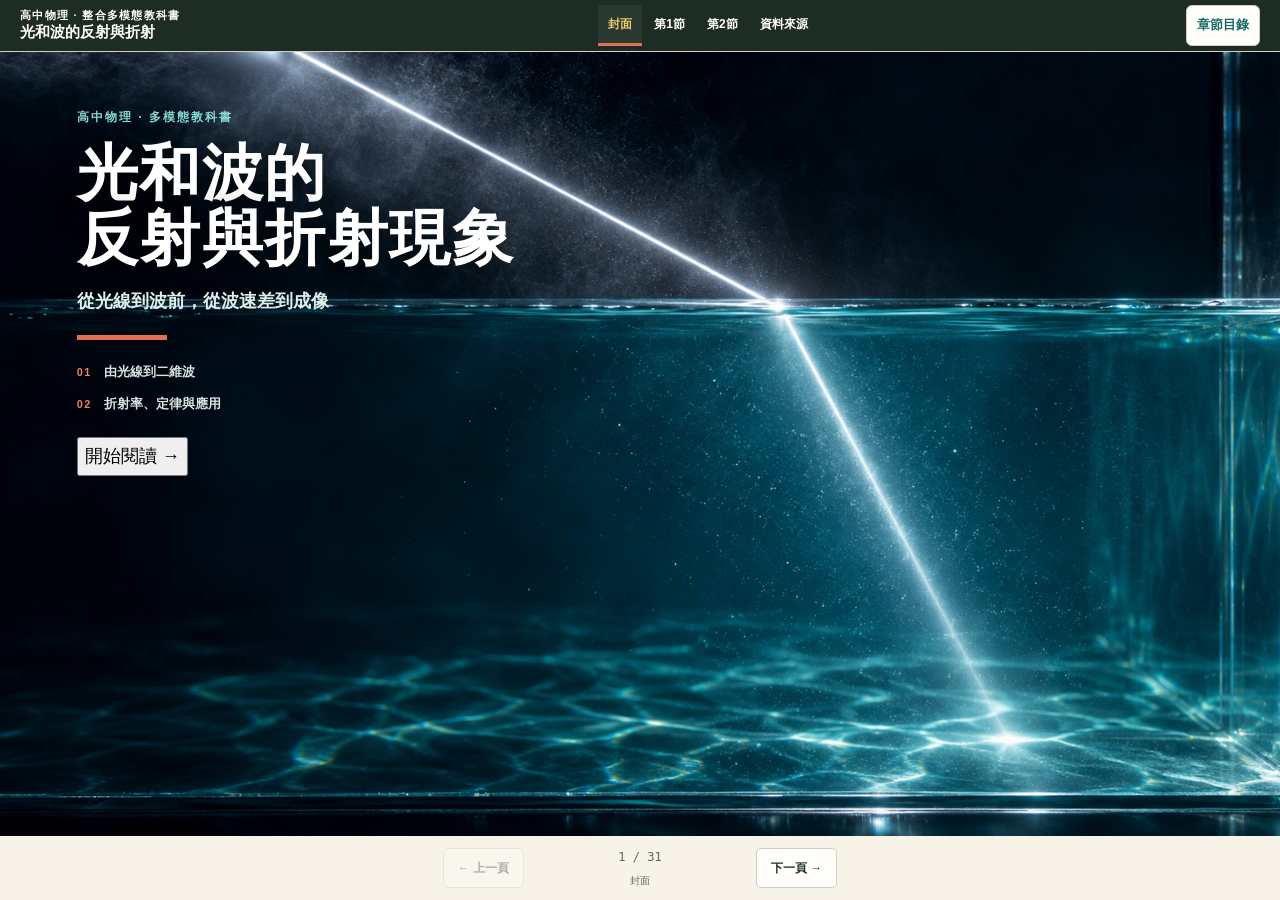
==== commit e09f2e74: "於兩節課末加入五題概念檢核與波前圖像選項" ====
--- a/網站/index.html
+++ b/網站/index.html
@@ -1,2 +1,2 @@
 <!doctype html>
-<html lang="zh-Hant"><head><meta charset="utf-8"><meta name="viewport" content="width=device-width,initial-scale=1"><title>光和波的反射與折射現象</title><link rel="stylesheet" href="assets/book-reference.css?v=forest-4"><link rel="stylesheet" href="assets/model-ui.css?v=forest-4"><link rel="stylesheet" href="assets/extension.css?v=forest-4"><link rel="stylesheet" href="assets/guided-layout.css?v=forest-4"><link rel="stylesheet" href="assets/screen-book.css?v=forest-4"><link rel="icon" href="[data-uri]"><link rel="stylesheet" href="assets/template-content.css?v=forest-4"><script src="assets/template-bridge.js?v=forest-4" defer></script></head><body data-mode="book"><script src="assets/data.js?v=forest-4"></script><script src="assets/photos.js?v=forest-4"></script><script src="assets/physics.js?v=forest-4"></script><script src="assets/reflection.js?v=forest-4"></script><script src="assets/simulations.js?v=forest-4"></script><script src="assets/lesson-layout.js?v=forest-4"></script><script src="assets/screen-book.js?v=forest-4"></script><script src="assets/app.js?v=forest-4"></script></body></html>+<html lang="zh-Hant"><head><meta charset="utf-8"><meta name="viewport" content="width=device-width,initial-scale=1"><title>光和波的反射與折射現象</title><link rel="stylesheet" href="assets/book-reference.css?v=forest-9"><link rel="stylesheet" href="assets/model-ui.css?v=forest-9"><link rel="stylesheet" href="assets/extension.css?v=forest-9"><link rel="stylesheet" href="assets/guided-layout.css?v=forest-9"><link rel="stylesheet" href="assets/screen-book.css?v=forest-9"><link rel="icon" href="[data-uri]"><link rel="stylesheet" href="assets/template-content.css?v=forest-9"><link rel="stylesheet" href="assets/concept-check.css?v=forest-9"><script src="assets/template-bridge.js?v=forest-9" defer></script></head><body data-mode="book"><script src="assets/data.js?v=forest-9"></script><script src="assets/photos.js?v=forest-9"></script><script src="assets/physics.js?v=forest-9"></script><script src="assets/reflection.js?v=forest-9"></script><script src="assets/simulations.js?v=forest-9"></script><script src="assets/lesson-layout.js?v=forest-9"></script><script src="assets/concept-check.js?v=forest-9"></script><script src="assets/screen-book.js?v=forest-9"></script><script src="assets/app.js?v=forest-9"></script></body></html>
--- a/網站/assets/template-content.css
+++ b/網站/assets/template-content.css
@@ -24,3 +24,12 @@
 
 /* Cards must fit the measured page without inherited landing-page minimum heights. */
 body[data-embedded=true].template-home .template-source-nav{display:none}.template-home .lesson-card,.template-home .lesson-card h3,.template-home .teacher-card p,.template-home .featured-cover{min-height:0}.template-home .lesson-card{padding:20px}.template-home .lesson-card h3{margin-bottom:12px}.template-home .teacher-card{padding:20px}.template-home .section-no{background:transparent;box-shadow:none;width:auto;height:auto;font-size:22px}.template-home .section-head h2:after{height:2px;width:64px;margin-top:12px}.template-home .flow-fragment:not(.hero){padding-top:0!important;padding-bottom:0!important}.template-home .hero{margin:0}.template-home .hero-visual{box-shadow:none}.template-home .featured-cover img{height:auto;max-height:240px}.template-home .teacher-icon{background:transparent;width:auto;height:auto;display:inline-block}.template-home .lesson-number{width:38px;height:38px;border-radius:4px;background:var(--soft);color:var(--action)}.template-home .lesson-card:after{display:none}
+
+body[data-embedded=true].flow-classroom #toggle-menu{display:none!important}
+
+/* The homepage cover fills the entire reading viewport. */
+.template-home{--home-pager:64px}.template-home .template-source-nav{display:none}.template-home .template-flow-viewport{padding:0}.template-home .flow-page{padding:0}.template-home .flow-page:has(.hero){background:var(--board)}.template-home .hero{width:100%;min-height:calc(100dvh - var(--home-pager) - 2px);margin:0;border-radius:0;align-items:center}.template-home .hero-visual{margin:0}.template-home .flow-stack.hero{min-height:0}@media(max-width:760px){.template-home{--home-pager:58px}.template-home .hero{gap:20px}.template-home .hero h1{font-size:34px;margin:12px 0 16px}.template-home .stats{margin-top:20px;gap:28px}.template-home .hero-actions{margin-top:18px}}
+
+.template-home .template-flow-root{padding:0}.template-home .template-pager{height:var(--home-pager);min-height:var(--home-pager);flex-direction:row;margin:0}.template-home .flow-content{margin:0}@media(max-width:760px){.template-home .stats{display:grid;grid-template-columns:repeat(3,minmax(0,1fr));gap:12px}.template-home .stats dd{font-size:11px;line-height:1.7}}
+
+.template-home .teacher-grid:has(>article:only-child){grid-template-columns:minmax(0,1fr)}
--- a/網站/assets/concept-check.css
+++ b/網站/assets/concept-check.css
@@ -0,0 +1,16 @@
+/* Lesson-end questions share the textbook's forest theme and page controls. */
+.concept-check{height:100%;min-height:0;overflow:auto;overscroll-behavior:contain;padding:0 6px 12px 0;scrollbar-width:thin;scrollbar-color:var(--line-strong) transparent}
+.check-meta{display:flex;justify-content:space-between;gap:12px;margin:0 0 16px;font-size:12px;line-height:1.7;color:var(--muted)}
+.check-form{margin:0}.check-form fieldset{margin:0;padding:0;border:0;min-width:0}.check-form legend{width:100%;padding:0;margin-bottom:18px;font:700 23px/1.5 var(--heading);color:var(--ink)}
+.check-form legend>b{display:inline-grid;place-items:center;width:30px;height:30px;margin-right:9px;background:var(--board);color:var(--accent);border-radius:4px;font:600 16px/1 var(--body)}
+.check-layout{display:grid;grid-template-columns:minmax(0,.95fr) minmax(0,1.1fr);gap:28px;align-items:start}.check-image-layout{grid-template-columns:minmax(0,.86fr) minmax(0,1.3fr);gap:24px}
+.check-stem{margin:0;font:16px/1.95 var(--body);overflow-wrap:break-word}.check-math{white-space:nowrap}.check-math sub,.check-math sup{line-height:0}
+.check-figure{margin:18px 0 10px;background:white;border:1px solid var(--line);border-radius:4px;overflow:hidden}.check-figure>img{display:block;width:100%;height:auto}.check-figure figcaption{padding:3px 9px 8px;text-align:right}
+.check-note{font:12px/1.8 var(--body);color:var(--muted);margin:0}.check-options{display:grid;gap:10px;min-width:0}.check-image-options{grid-template-columns:repeat(2,minmax(0,1fr));gap:12px}
+.check-choice{min-width:0;background:var(--white);border:1px solid var(--line);border-radius:4px;overflow:hidden}.check-option{display:block;cursor:pointer;min-width:0;padding:12px 14px;margin:0!important;border:2px solid transparent;border-radius:3px;font:15px/1.8 var(--body);color:var(--ink)}
+.check-option:hover{background:var(--soft)}.check-option:focus-within{outline:2px solid var(--action);outline-offset:-2px}.check-option.is-selected{border-color:var(--action);background:#eaf1e9}.check-option-head{display:flex;align-items:baseline;gap:10px}.check-option input{accent-color:var(--action);width:17px;height:17px;margin:0;flex:none;position:relative;top:2px}.check-option-head>b{font-size:15px;flex:none}.check-option-head>span{flex:1}
+.check-image-options .check-option{padding:8px 8px 0}.check-image-options .check-option-head{padding-left:3px}.check-option>img{display:block;width:100%;height:auto;margin-top:4px}.check-image-zoom{background:transparent;border:0;color:var(--action);font:12px/1.6 var(--body);padding:4px 8px;cursor:pointer}.check-choice>.check-image-zoom{display:block;margin:0 5px 4px auto}.check-image-zoom:hover{text-decoration:underline}
+.check-actions{margin-top:20px}.check-answers{background:var(--board);color:var(--white);border:1px solid var(--board);border-radius:4px;padding:10px 22px;font:600 14px/1.6 var(--body);cursor:pointer}.check-answers:hover{background:var(--board2)}
+.check-feedback{margin-top:18px;padding:16px 18px;background:var(--soft);border-left:3px solid var(--accent);font:14px/1.85 var(--body);color:var(--ink)}.check-feedback.is-correct{border-left-color:var(--action)}.check-feedback h2{font:600 16px/1.6 var(--body);margin:0 0 8px}.check-feedback p{margin:6px 0 0}
+@media(max-width:760px){.check-meta{margin-bottom:12px;font-size:11px}.check-form legend{font-size:21px;margin-bottom:15px}.check-layout,.check-image-layout{grid-template-columns:1fr;gap:18px}.check-stem{font-size:15px;line-height:1.9}.check-figure{max-width:540px;margin:14px auto 10px}.check-image-options{gap:10px}.check-image-options .check-option{padding:5px 3px 0}.check-option{font-size:14px;padding:10px 12px}.check-image-options .check-option-head{gap:7px}.check-note{font-size:12px}.check-image-zoom{font-size:11px}.check-feedback{padding:13px 14px}.check-actions{margin-top:17px}}
+@media(max-width:420px){.check-image-options{grid-template-columns:1fr}.check-image-options .check-choice{max-width:440px;width:100%;margin:0 auto}.check-image-options .check-option{padding:8px 9px 0}}
